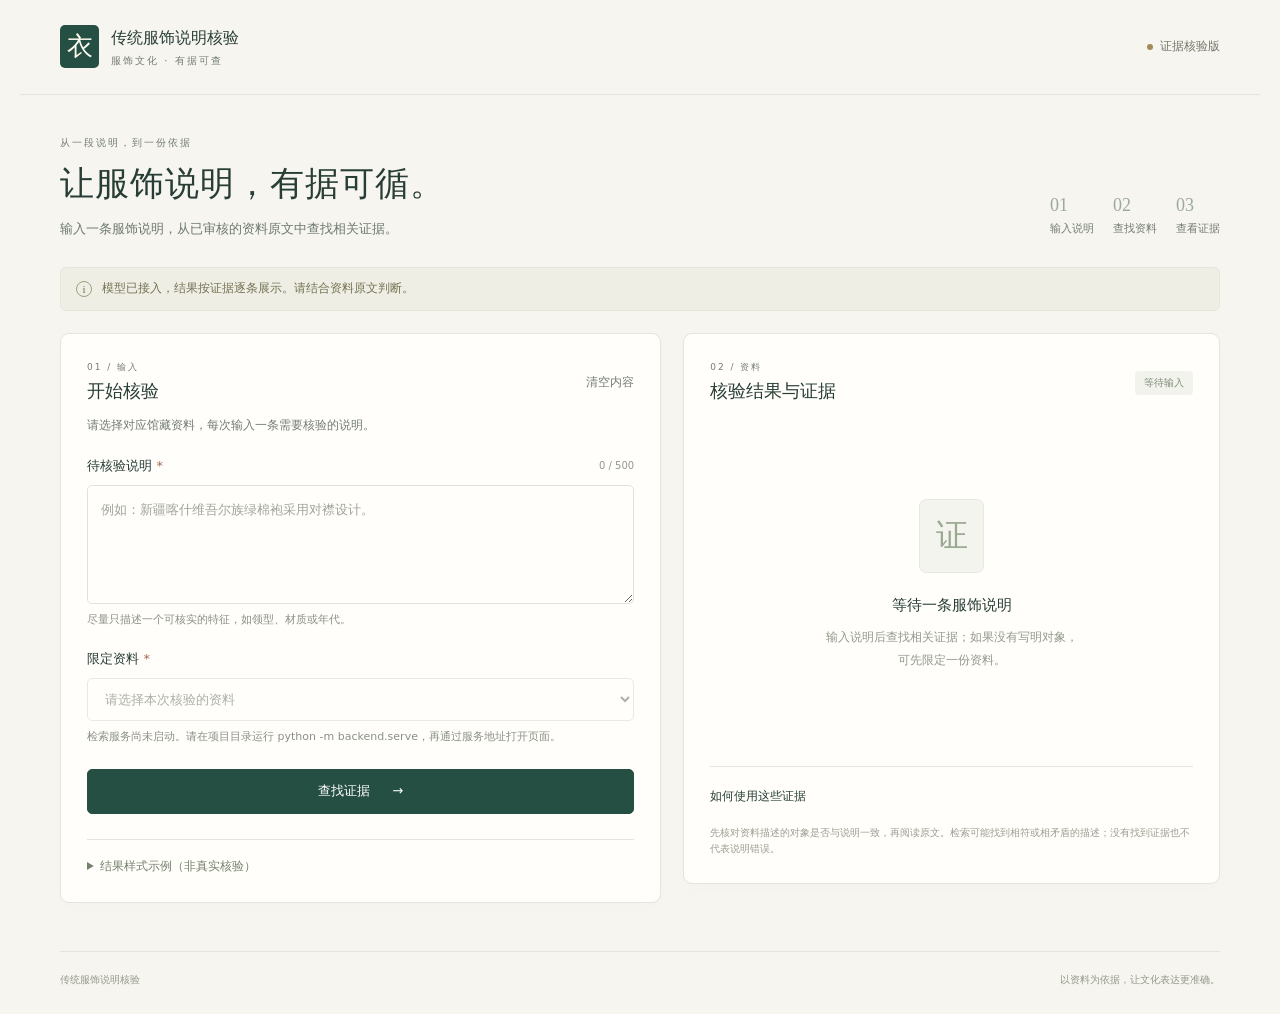
==== frontend/index.html @ a83b6642 "Add costume verification website and record integration progress Add SQLite source review, evidence " ====
<!doctype html>
<html lang="zh-CN">
  <head>
    <meta charset="UTF-8" />
    <meta name="viewport" content="width=device-width, initial-scale=1.0" />
    <meta name="description" content="输入传统服饰说明，从已审核资料中查找相关证据。" />
    <title>传统服饰说明核验</title>
    <link rel="stylesheet" href="./style.css" />
    <script src="./app.js" defer></script>
  </head>
  <body>
    <header class="site-header">
      <a class="brand" href="./index.html" aria-label="传统服饰说明核验首页">
        <span class="brand-mark" aria-hidden="true">衣</span>
        <span>传统服饰说明核验<small>服饰文化 · 有据可查</small></span>
      </a>
      <span class="version"><span class="status-dot"></span>证据核验版</span>
    </header>

    <main>
      <section class="intro" aria-labelledby="page-title">
        <div>
          <p class="eyebrow">从一段说明，到一份依据</p>
          <h1 id="page-title">让服饰说明，有据可循。</h1>
          <p class="intro-copy">输入一条服饰说明，从已审核的资料原文中查找相关证据。</p>
        </div>
        <ol class="steps" aria-label="核验流程">
          <li><span>01</span>输入说明</li>
          <li><span>02</span>查找资料</li>
          <li><span>03</span>查看证据</li>
        </ol>
      </section>

      <div class="notice"><span aria-hidden="true">i</span><p>模型已接入，结果按证据逐条展示。请结合资料原文判断。</p></div>

      <div class="workspace">
        <section class="panel input-panel" aria-labelledby="input-title">
          <div class="panel-heading">
            <div><p class="eyebrow">01 / 输入</p><h2 id="input-title">开始核验</h2></div>
            <button id="clear-button" class="text-button" type="button">清空内容</button>
          </div>
          <p class="panel-description">请选择对应馆藏资料，每次输入一条需要核验的说明。</p>

          <form id="verify-form">
            <div class="field">
              <div class="field-heading"><label for="claim">待核验说明 <span class="required">*</span></label><span id="claim-count" class="counter">0 / 500</span></div>
              <textarea id="claim" name="claim" rows="4" maxlength="500" required aria-describedby="claim-help" placeholder="例如：新疆喀什维吾尔族绿棉袍采用对襟设计。"></textarea>
              <p id="claim-help" class="field-help">尽量只描述一个可核实的特征，如领型、材质或年代。</p>
            </div>
            <div class="field source-field">
              <label for="source-select">
                限定资料 <span class="required">*</span>
              </label>
              <select id="source-select" name="source_id"
                      aria-describedby="source-help" required disabled>
                <option value="">请选择本次核验的资料</option>
              </select>
              <p id="source-help" class="field-help" role="status">正在读取可用资料…</p>
            </div>
            <div id="form-error" class="error-message" role="alert" hidden></div>
            <div class="form-actions">
              <button id="submit-button" class="primary-button" type="submit"><span>查找证据</span><span aria-hidden="true">→</span></button>
            </div>
          </form>

          <details class="demo-details">
            <summary>结果样式示例（非真实核验）</summary>
            <p class="field-help">以下是自拟文本和预先设定的结果，仅用于演示结果样式。</p>
            <div class="example-picker">
              <div class="example-buttons" role="group" aria-label="预览示例结果">
                <button type="button" data-example="supports" aria-pressed="false">同义表述</button>
                <button type="button" data-example="refutes" aria-pressed="false">描述冲突</button>
                <button type="button" data-example="insufficient" aria-pressed="false">缺少依据</button>
              </div>
            </div>
            <div id="demo-result" aria-live="polite"></div>
          </details>
        </section>

        <section class="panel result-panel" aria-labelledby="result-title" aria-busy="false">
          <div class="panel-heading">
            <div><p class="eyebrow">02 / 资料</p><h2 id="result-title">核验结果与证据</h2></div>
            <span id="result-state" class="quiet-badge">等待输入</span>
          </div>
          <div id="result-content" aria-live="polite" aria-atomic="true"></div>
          <div class="result-guide">
            <h3>如何使用这些证据</h3>
            <div class="guide-note">先核对资料描述的对象是否与说明一致，再阅读原文。检索可能找到相符或相矛盾的描述；没有找到证据也不代表说明错误。</div>
          </div>
        </section>
      </div>
    </main>
    <footer><span>传统服饰说明核验</span><span>以资料为依据，让文化表达更准确。</span></footer>
    <noscript><p class="noscript">请启用浏览器 JavaScript 以查找证据。</p></noscript>
  </body>
</html>
---- frontend/style.css ----
:root {
  font-family: "Microsoft YaHei", "PingFang SC", system-ui, sans-serif;
  color: #283d36;
  background: #f6f5f0;
  font-synthesis: none;
  line-height: 1.6;
  --green: #254f43;
  --muted: #747c74;
  --border: #e3e6dd;
}
* { box-sizing: border-box; }
body { margin: 0; }
button, input, textarea, select { font: inherit; }
button, a, input, textarea, select { -webkit-tap-highlight-color: transparent; }
button { cursor: pointer; }
button:disabled { cursor: not-allowed; opacity: .5; }
button, input, textarea, select { transition: border-color .15s, background-color .15s; }
button:focus-visible, a:focus-visible, summary:focus-visible { outline: 3px solid #a3baac; outline-offset: 4px; }
[hidden] { display: none !important; }
.site-header { max-width: 1240px; margin: auto; padding: 25px 40px; display: flex; align-items: center; justify-content: space-between; border-bottom: 1px solid var(--border); gap: 16px; }
.brand { display: flex; gap: 12px; align-items: center; font-size: 16px; font-weight: 600; color: inherit; text-decoration: none; }
.brand small { display: block; font-size: 10px; font-weight: 400; letter-spacing: 2px; color: var(--muted); margin-top: 2px; }
.brand-mark { display: grid; place-items: center; width: 39px; height: 43px; background: var(--green); color: #fffaf0; border-radius: 5px; font: 26px "SimSun", serif; }
.version { display: flex; gap: 7px; align-items: center; font-size: 12px; color: #747669; white-space: nowrap; }
.status-dot { width: 6px; height: 6px; background: #a28b57; border-radius: 50%; }
main { max-width: 1240px; padding: 40px 40px 48px; margin: auto; }
.intro { display: flex; align-items: end; justify-content: space-between; gap: 25px; margin-bottom: 28px; }
.eyebrow { font-size: 10px; letter-spacing: 2px; color: var(--muted); margin: 0 0 7px; }
h1 { font-family: "Songti SC", "SimSun", serif; font-weight: 600; font-size: clamp(26px, 3vw, 34px); line-height: 1.5; margin: 0 0 10px; letter-spacing: 1px; }
.intro-copy { margin: 0; font-size: 13px; color: #6d786f; }
.steps { display: flex; list-style: none; padding: 0 0 2px; margin: 0; gap: 19px; flex-shrink: 0; }
.steps li { font-size: 11px; color: var(--muted); }
.steps span { display: block; font: 18px Georgia, serif; color: #9caa9e; margin-bottom: 4px; }
.notice { display: flex; align-items: center; gap: 10px; background: #eeeee4; border: 1px solid #e5e6d9; border-radius: 6px; padding: 11px 15px; margin-bottom: 22px; font-size: 12px; color: #757254; }
.notice > span { flex-shrink: 0; border: 1px solid #a29d7b; border-radius: 50%; font: 11px Georgia, serif; width: 16px; height: 16px; display: grid; place-items: center; }
.notice p { margin: 0; }
.workspace { display: grid; grid-template-columns: 1.12fr 1fr; gap: 22px; align-items: start; }
.panel { background: #fffefa; border: 1px solid var(--border); border-radius: 9px; padding: 26px; box-shadow: 0 4px 16px #23352b03; min-width: 0; }
.panel-heading { display: flex; align-items: center; justify-content: space-between; gap: 12px; }
.panel-heading .eyebrow { margin-bottom: 3px; font-size: 9px; }
h2 { font-size: 18px; margin: 0; font-weight: 600; }
.text-button { border: 0; background: none; color: var(--muted); font-size: 12px; padding: 7px 0 7px 10px; }
.text-button:hover { color: var(--green); }
.panel-description { color: var(--muted); font-size: 12px; margin: 10px 0 21px; }
.example-picker { display: flex; align-items: center; gap: 12px; margin: 0 0 24px; flex-wrap: wrap; }
.small-label { font-size: 11px; color: var(--muted); }
.example-buttons { display: flex; gap: 7px; flex-wrap: wrap; }
.example-buttons button { background: #f5f6f0; border: 1px solid #e8eade; color: #657163; font-size: 11px; padding: 5px 10px; border-radius: 4px; }
.example-buttons button:hover, .example-buttons button[aria-pressed="true"] { color: var(--green); border-color: #a7bba8; background: #edf2e8; }
.field { margin-bottom: 20px; }
.field-heading { display: flex; align-items: center; justify-content: space-between; gap: 10px; margin-bottom: 8px; }
label { font-size: 13px; font-weight: 600; }
.required { color: #9a674c; font-weight: 400; }
.counter { font-size: 10px; color: #92988f; font-variant-numeric: tabular-nums; }
textarea, input, select { display: block; width: 100%; border: 1px solid #dfe4da; border-radius: 5px; color: #35453b; background: #fffefa; outline: none; font-size: 13px; padding: 12px 13px; line-height: 1.8; }
textarea { resize: vertical; min-height: 106px; }
textarea:focus, input:focus, select:focus { border-color: #718f79; box-shadow: 0 0 0 3px #718f7914; }
textarea::placeholder, input::placeholder { color: #a0a59b; }
.field-help { font-size: 11px; color: #8a9085; margin: 7px 0 0; }
.optional { color: #989d93; font-size: 10px; font-weight: 400; margin-left: 6px; }
.source-field label { display: block; margin-bottom: 8px; }
.source-field input { padding-top: 9px; padding-bottom: 9px; }
.form-actions { display: flex; gap: 10px; margin-top: 24px; }
.primary-button, .secondary-button { min-height: 44px; border-radius: 5px; font-size: 13px; padding: 11px 17px; }
.primary-button { background: var(--green); border: 1px solid var(--green); color: #fff; flex: 1; display: flex; align-items: center; justify-content: center; gap: 22px; }
.primary-button:hover:not(:disabled) { background: #183e33; }
.secondary-button { background: transparent; border: 1px solid #dfe4da; color: #667361; }
.secondary-button:hover:not(:disabled) { background: #f1f4ec; }
.action-help { text-align: center; margin-top: 10px; }
.quiet-badge { border-radius: 4px; background: #f1f3ec; color: #828d7b; padding: 4px 9px; font-size: 10px; white-space: nowrap; }
.empty-result { min-height: 360px; display: flex; flex-direction: column; align-items: center; justify-content: center; text-align: center; padding: 28px 14px; }
.empty-symbol { width: 65px; height: 74px; display: grid; place-items: center; background: #f2f4ed; border: 1px solid #e6eadf; border-radius: 7px; color: #9ba993; font: 32px "SimSun", serif; margin-bottom: 20px; }
.empty-result h3 { font-size: 15px; font-weight: 500; margin: 0 0 9px; }
.empty-result p { font-size: 12px; color: #93998c; max-width: 260px; margin: 0; line-height: 1.9; }
.result-guide { border-top: 1px solid var(--border); padding-top: 20px; }
.result-guide h3 { font-size: 12px; font-weight: 500; margin: 0 0 12px; }
.result-guide p { display: flex; align-items: center; gap: 9px; font-size: 11px; color: #8b9287; margin: 9px 0; }
.result-guide strong { color: #667361; font-weight: 400; min-width: 56px; }
.legend-dot { height: 6px; width: 6px; border-radius: 50%; flex-shrink: 0; }
.legend-dot.supports { background: #6e9474; }
.legend-dot.refutes { background: #b77d6b; }
.legend-dot.insufficient { background: #b7a267; }
.guide-note { font-size: 10px; color: #9b9e93; margin-top: 19px; }
.result-report { padding: 24px 0; }
.demo-notice { color: #9b7b48; font-size: 11px; padding: 9px 11px; background: #f8f2e6; border-radius: 4px; margin: 0 0 18px; }
.verdict { padding: 17px; border-radius: 6px; background: #eef4ed; border: 1px solid #dce7d9; }
.verdict.refutes { background: #f8efeb; border-color: #ebdad2; }
.verdict.insufficient { background: #f7f3e8; border-color: #e9e0c9; }
.verdict h3 { font-size: 22px; margin: 0 0 5px; color: #476f4e; }
.verdict.refutes h3 { color: #a36b59; }
.verdict.insufficient h3 { color: #97804b; }
.verdict p { font-size: 12px; color: #767e71; margin: 0; }
.result-section { margin: 22px 0 0; }
.result-section h4 { font-size: 11px; font-weight: 500; color: #8a9283; margin: 0 0 8px; }
.result-section p, .result-section blockquote { font-size: 13px; margin: 0; white-space: pre-wrap; overflow-wrap: anywhere; }
.result-section blockquote { background: #f7f7f1; border-left: 2px solid #bdcbb4; padding: 12px 14px; line-height: 1.9; }
.result-section .source-text { color: #8b9084; font-size: 11px; margin-top: 8px; }
.score-row { display: grid; grid-template-columns: 62px 1fr 45px; align-items: center; gap: 10px; font-size: 11px; margin-top: 9px; color: #778470; }
.score-row progress { width: 100%; height: 6px; accent-color: #678a6a; }
.score-row span:last-child { text-align: right; }
.model-note { color: #919789; font-size: 10px; margin: 14px 0 0; overflow-wrap: anywhere; }
.demo-details { border-top: 1px solid var(--border); margin-top: 25px; padding-top: 17px; }
.demo-details summary { cursor: pointer; color: #75816d; font-size: 12px; }
.demo-details .example-picker { margin: 15px 0; }
.result-section .demo-evidence-heading { margin-top: 14px; }
.retrieval-notice { font-size: 12px; color: #536f59; background: #eef4ed; border: 1px solid #dce7d9; border-radius: 5px; padding: 11px 13px; margin: 0; }
.search-summary { font-size: 15px; margin: 22px 0 8px; }
.search-message { color: #747e6e; font-size: 12px; overflow-wrap: anywhere; margin: 7px 0; }
.evidence-card { padding-top: 19px; border-top: 1px solid var(--border); }
.evidence-card h4 { color: #496448; font-size: 12px; overflow-wrap: anywhere; }
.evidence-card .evidence-attribute { font-size: 11px; color: #8b9084; margin-bottom: 9px; }
.source-text a { color: #496f59; text-underline-offset: 3px; }
.source-field select { text-overflow: ellipsis; }
.source-field select:disabled { color: #8a9085; }
.error-message { color: #a35b49; background: #fcf1eb; border: 1px solid #eed7cb; padding: 12px; border-radius: 5px; font-size: 12px; margin-top: 15px; overflow-wrap: anywhere; }
footer { max-width: 1160px; margin: 0 auto; padding: 20px 0 26px; border-top: 1px solid var(--border); display: flex; justify-content: space-between; gap: 12px; font-size: 10px; color: #93998a; }
.noscript { padding: 20px; text-align: center; color: #a35b49; }
@media (max-width: 900px) {
  .intro { align-items: start; }
  .steps { display: none; }
  .site-header { padding: 20px 24px; }
  main { padding: 30px 24px; }
  .panel { padding: 22px; }
  .workspace { gap: 16px; }
  footer { margin: 0 24px; }
}
@media (max-width: 700px) {
  .workspace { grid-template-columns: 1fr; }
  .site-header { padding: 18px 18px; }
  .brand { font-size: 14px; gap: 9px; }
  .brand small { font-size: 9px; }
  .brand-mark { width: 33px; height: 37px; font-size: 22px; }
  .version { font-size: 10px; }
  main { padding: 26px 16px; }
  h1 { font-size: 26px; }
  .intro-copy { font-size: 12px; }
  .notice { font-size: 11px; align-items: start; }
  .notice > span { margin-top: 2px; }
  .panel { padding: 21px 18px; }
  .empty-result { min-height: 250px; }
  footer { margin: 0 16px; flex-direction: column; gap: 5px; }
}
@media (prefers-reduced-motion: reduce) {
  * { transition: none !important; scroll-behavior: auto !important; }
}
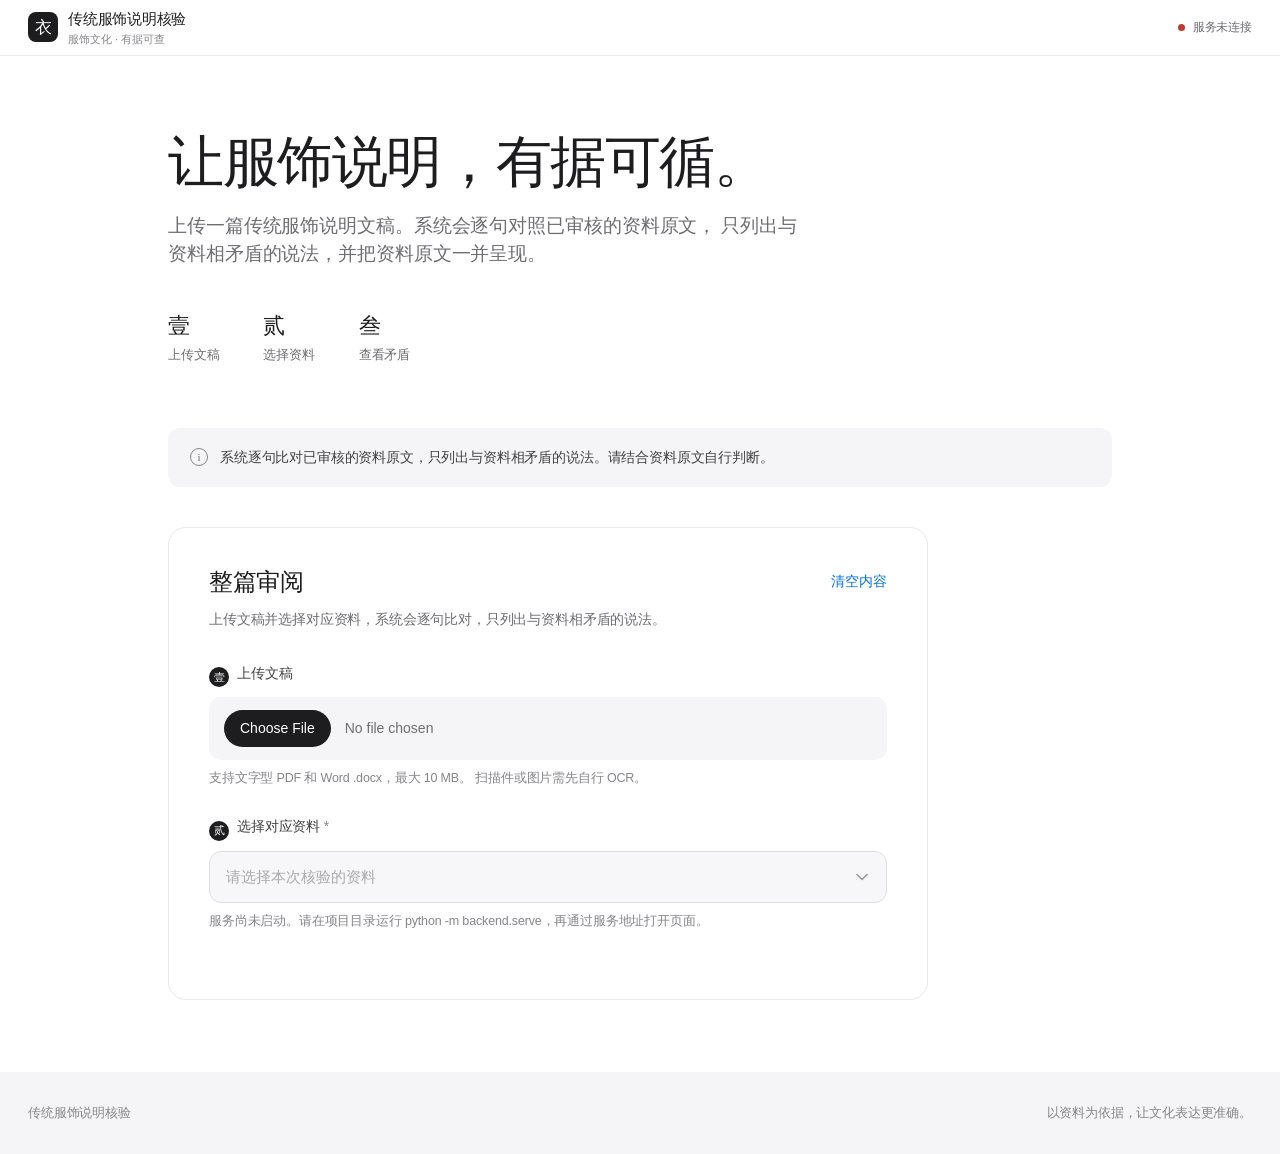
==== commit b156836c: "精简前端为单一整篇审阅流程 页面只保留「上传文稿 → 选择对应资料 → 逐句比对」一条路径：移除单句 核验入口、演示结果区，以及从未有内容写入的独立结果面板。首屏不再出现 大面积空白，步骤文案与主按钮" ====
--- a/frontend/index.html
+++ b/frontend/index.html
@@ -1,96 +1,138 @@
 <!doctype html>
 <html lang="zh-CN">
-  <head>
-    <meta charset="UTF-8" />
-    <meta name="viewport" content="width=device-width, initial-scale=1.0" />
-    <meta name="description" content="输入传统服饰说明，从已审核资料中查找相关证据。" />
+<head>
+    <meta charset="UTF-8"/>
+    <meta name="viewport" content="width=device-width, initial-scale=1.0"/>
+    <meta name="description" content="上传传统服饰说明文稿，逐句对照已审核资料，找出与资料相矛盾的说法。"/>
     <title>传统服饰说明核验</title>
-    <link rel="stylesheet" href="./style.css" />
+    <link rel="stylesheet" href="./style.css"/>
     <script src="./app.js" defer></script>
-  </head>
-  <body>
-    <header class="site-header">
-      <a class="brand" href="./index.html" aria-label="传统服饰说明核验首页">
+</head>
+<body>
+<a class="skip-link" href="#input-title">跳到上传区</a>
+
+<header class="site-header">
+    <a class="brand" href="./index.html" aria-label="传统服饰说明核验首页">
         <span class="brand-mark" aria-hidden="true">衣</span>
         <span>传统服饰说明核验<small>服饰文化 · 有据可查</small></span>
-      </a>
-      <span class="version"><span class="status-dot"></span>证据核验版</span>
-    </header>
+    </a>
+    <span class="header-readout">
+        <span id="service-dot" class="status-dot" aria-hidden="true"></span>
+        <span id="service-text">正在连接资料库…</span>
+    </span>
+</header>
 
-    <main>
-      <section class="intro" aria-labelledby="page-title">
+<main>
+    <section class="intro" aria-labelledby="page-title">
         <div>
-          <p class="eyebrow">从一段说明，到一份依据</p>
-          <h1 id="page-title">让服饰说明，有据可循。</h1>
-          <p class="intro-copy">输入一条服饰说明，从已审核的资料原文中查找相关证据。</p>
+            <h1 id="page-title">让服饰说明，有据可循。</h1>
+            <p class="intro-copy">
+                上传一篇传统服饰说明文稿。系统会逐句对照已审核的资料原文，
+                只列出与资料相矛盾的说法，并把资料原文一并呈现。
+            </p>
         </div>
         <ol class="steps" aria-label="核验流程">
-          <li><span>01</span>输入说明</li>
-          <li><span>02</span>查找资料</li>
-          <li><span>03</span>查看证据</li>
+            <li><span>壹</span>上传文稿</li>
+            <li><span>贰</span>选择资料</li>
+            <li><span>叁</span>查看矛盾</li>
         </ol>
-      </section>
+    </section>
 
-      <div class="notice"><span aria-hidden="true">i</span><p>模型已接入，结果按证据逐条展示。请结合资料原文判断。</p></div>
+    <div class="notice">
+        <span aria-hidden="true">i</span>
+        <p>系统逐句比对已审核的资料原文，只列出与资料相矛盾的说法。请结合资料原文自行判断。</p>
+    </div>
 
-      <div class="workspace">
-        <section class="panel input-panel" aria-labelledby="input-title">
-          <div class="panel-heading">
-            <div><p class="eyebrow">01 / 输入</p><h2 id="input-title">开始核验</h2></div>
-            <button id="clear-button" class="text-button" type="button">清空内容</button>
-          </div>
-          <p class="panel-description">请选择对应馆藏资料，每次输入一条需要核验的说明。</p>
+    <div class="workspace">
+        <section class="panel" aria-labelledby="input-title">
+            <div class="panel-heading">
+                <h2 id="input-title">整篇审阅</h2>
+                <button id="clear-button" class="text-button" type="button">清空内容</button>
+            </div>
+            <p class="panel-description">
+                上传文稿并选择对应资料，系统会逐句比对，只列出与资料相矛盾的说法。
+            </p>
 
-          <form id="verify-form">
             <div class="field">
-              <div class="field-heading"><label for="claim">待核验说明 <span class="required">*</span></label><span id="claim-count" class="counter">0 / 500</span></div>
-              <textarea id="claim" name="claim" rows="4" maxlength="500" required aria-describedby="claim-help" placeholder="例如：新疆喀什维吾尔族绿棉袍采用对襟设计。"></textarea>
-              <p id="claim-help" class="field-help">尽量只描述一个可核实的特征，如领型、材质或年代。</p>
+                <div class="field-heading">
+                    <label for="document-file">
+                        <span class="step-num" aria-hidden="true">壹</span>上传文稿
+                    </label>
+                </div>
+
+                <input
+                        id="document-file"
+                        type="file"
+                        accept=".pdf,.docx"
+                        aria-describedby="document-help document-status"
+                />
+
+                <p id="document-help" class="field-help">
+                    支持文字型 PDF 和 Word .docx，最大 10 MB。
+                    扫描件或图片需先自行 OCR。
+                </p>
+
+                <p id="document-status" class="field-help" role="status"></p>
             </div>
+
             <div class="field source-field">
-              <label for="source-select">
-                限定资料 <span class="required">*</span>
-              </label>
-              <select id="source-select" name="source_id"
-                      aria-describedby="source-help" required disabled>
-                <option value="">请选择本次核验的资料</option>
-              </select>
-              <p id="source-help" class="field-help" role="status">正在读取可用资料…</p>
+                <label for="source-select">
+                    <span class="step-num" aria-hidden="true">贰</span>选择对应资料
+                    <span class="required">*</span>
+                </label>
+                <select id="source-select" name="source_id" aria-describedby="source-help" disabled>
+                    <option value="">请选择本次核验的资料</option>
+                </select>
+                <p id="source-help" class="field-help" role="status">正在读取可用资料…</p>
             </div>
-            <div id="form-error" class="error-message" role="alert" hidden></div>
-            <div class="form-actions">
-              <button id="submit-button" class="primary-button" type="submit"><span>查找证据</span><span aria-hidden="true">→</span></button>
+
+            <div id="document-preview-box" hidden>
+                <div class="field-heading">
+                    <label for="document-preview">提取文字</label>
+                    <span id="document-count" class="counter"></span>
+                </div>
+
+                <textarea
+                        id="document-preview"
+                        rows="10"
+                        readonly
+                        aria-describedby="document-preview-help"
+                ></textarea>
+
+                <p id="document-preview-help" class="field-help">
+                    审阅会逐句比对：句子提到服饰名称时，自动匹配对应的资料；
+                    没有提到名称的句子，使用上方选定的资料。
+                </p>
+
+                <div class="form-actions">
+                    <button
+                            id="review-document"
+                            class="primary-button"
+                            type="button"
+                    >
+                        <span id="review-button-label">整篇审阅</span>
+                    </button>
+                </div>
+
+                <div id="review-progress" class="progress-track" hidden><i></i></div>
+
+                <div id="review-result-box" hidden>
+                    <div class="field-heading">
+                        <label>审阅结果</label>
+                        <span id="review-badge" class="counter"></span>
+                    </div>
+                    <p id="review-status" class="field-help" role="status"></p>
+                    <div id="review-result"></div>
+                </div>
             </div>
-          </form>
+        </section>
+    </div>
+</main>
 
-          <details class="demo-details">
-            <summary>结果样式示例（非真实核验）</summary>
-            <p class="field-help">以下是自拟文本和预先设定的结果，仅用于演示结果样式。</p>
-            <div class="example-picker">
-              <div class="example-buttons" role="group" aria-label="预览示例结果">
-                <button type="button" data-example="supports" aria-pressed="false">同义表述</button>
-                <button type="button" data-example="refutes" aria-pressed="false">描述冲突</button>
-                <button type="button" data-example="insufficient" aria-pressed="false">缺少依据</button>
-              </div>
-            </div>
-            <div id="demo-result" aria-live="polite"></div>
-          </details>
-        </section>
-
-        <section class="panel result-panel" aria-labelledby="result-title" aria-busy="false">
-          <div class="panel-heading">
-            <div><p class="eyebrow">02 / 资料</p><h2 id="result-title">核验结果与证据</h2></div>
-            <span id="result-state" class="quiet-badge">等待输入</span>
-          </div>
-          <div id="result-content" aria-live="polite" aria-atomic="true"></div>
-          <div class="result-guide">
-            <h3>如何使用这些证据</h3>
-            <div class="guide-note">先核对资料描述的对象是否与说明一致，再阅读原文。检索可能找到相符或相矛盾的描述；没有找到证据也不代表说明错误。</div>
-          </div>
-        </section>
-      </div>
-    </main>
-    <footer><span>传统服饰说明核验</span><span>以资料为依据，让文化表达更准确。</span></footer>
-    <noscript><p class="noscript">请启用浏览器 JavaScript 以查找证据。</p></noscript>
-  </body>
+<footer>
+    <span>传统服饰说明核验</span>
+    <span>以资料为依据，让文化表达更准确。</span>
+</footer>
+<noscript><p class="noscript">请启用浏览器 JavaScript 以使用整篇审阅。</p></noscript>
+</body>
 </html>
--- a/frontend/style.css
+++ b/frontend/style.css
@@ -1,145 +1,594 @@
+/* 传统服饰说明核验 —— 极简视觉系统
+   参考 Apple 官网的语言：大量留白、系统字体、去边框的柔和卡片、
+   单一强调色，交互反馈短促而克制。 */
+
 :root {
-  font-family: "Microsoft YaHei", "PingFang SC", system-ui, sans-serif;
-  color: #283d36;
-  background: #f6f5f0;
+  /* 中性色阶：白 -> 浅灰 -> 深墨 */
+  --bg: #ffffff;
+  --bg-alt: #f5f5f7;
+  --ink: #1d1d1f;
+  --ink-2: #424245;
+  --ink-3: #6e6e73;
+  --ink-4: #86868b;
+  --rule: #d2d2d7;
+  --rule-soft: #e8e8ed;
+
+  /* 强调色只用一个 */
+  --blue: #0071e3;
+  --blue-dark: #0062c4;
+
+  /* 语义色，用于结论，不作装饰 */
+  --good: #1d8a4e;
+  --bad: #c0392b;
+  --warn: #9a7b2f;
+
+  --radius: 18px;
+  --radius-sm: 12px;
+
+  --sans: -apple-system, BlinkMacSystemFont, "SF Pro SC", "SF Pro Text",
+          "PingFang SC", "Helvetica Neue", "Microsoft YaHei", sans-serif;
+  /* 标题与正文同族，靠字重和字号拉开层级 */
+  --serif: "Songti SC", "Times New Roman", serif;
+
+  color: var(--ink);
+  background: var(--bg);
+  font-family: var(--sans);
   font-synthesis: none;
-  line-height: 1.6;
-  --green: #254f43;
-  --muted: #747c74;
-  --border: #e3e6dd;
-}
+  line-height: 1.47;
+  letter-spacing: -0.01em;
+  -webkit-font-smoothing: antialiased;
+  -moz-osx-font-smoothing: grayscale;
+}
+
 * { box-sizing: border-box; }
-body { margin: 0; }
-button, input, textarea, select { font: inherit; }
+
+body { margin: 0; background: var(--bg); }
+
+button, input, textarea, select { font: inherit; color: inherit; }
 button, a, input, textarea, select { -webkit-tap-highlight-color: transparent; }
 button { cursor: pointer; }
-button:disabled { cursor: not-allowed; opacity: .5; }
-button, input, textarea, select { transition: border-color .15s, background-color .15s; }
-button:focus-visible, a:focus-visible, summary:focus-visible { outline: 3px solid #a3baac; outline-offset: 4px; }
+button:disabled { cursor: not-allowed; opacity: .38; }
 [hidden] { display: none !important; }
-.site-header { max-width: 1240px; margin: auto; padding: 25px 40px; display: flex; align-items: center; justify-content: space-between; border-bottom: 1px solid var(--border); gap: 16px; }
-.brand { display: flex; gap: 12px; align-items: center; font-size: 16px; font-weight: 600; color: inherit; text-decoration: none; }
-.brand small { display: block; font-size: 10px; font-weight: 400; letter-spacing: 2px; color: var(--muted); margin-top: 2px; }
-.brand-mark { display: grid; place-items: center; width: 39px; height: 43px; background: var(--green); color: #fffaf0; border-radius: 5px; font: 26px "SimSun", serif; }
-.version { display: flex; gap: 7px; align-items: center; font-size: 12px; color: #747669; white-space: nowrap; }
-.status-dot { width: 6px; height: 6px; background: #a28b57; border-radius: 50%; }
-main { max-width: 1240px; padding: 40px 40px 48px; margin: auto; }
-.intro { display: flex; align-items: end; justify-content: space-between; gap: 25px; margin-bottom: 28px; }
-.eyebrow { font-size: 10px; letter-spacing: 2px; color: var(--muted); margin: 0 0 7px; }
-h1 { font-family: "Songti SC", "SimSun", serif; font-weight: 600; font-size: clamp(26px, 3vw, 34px); line-height: 1.5; margin: 0 0 10px; letter-spacing: 1px; }
-.intro-copy { margin: 0; font-size: 13px; color: #6d786f; }
-.steps { display: flex; list-style: none; padding: 0 0 2px; margin: 0; gap: 19px; flex-shrink: 0; }
-.steps li { font-size: 11px; color: var(--muted); }
-.steps span { display: block; font: 18px Georgia, serif; color: #9caa9e; margin-bottom: 4px; }
-.notice { display: flex; align-items: center; gap: 10px; background: #eeeee4; border: 1px solid #e5e6d9; border-radius: 6px; padding: 11px 15px; margin-bottom: 22px; font-size: 12px; color: #757254; }
-.notice > span { flex-shrink: 0; border: 1px solid #a29d7b; border-radius: 50%; font: 11px Georgia, serif; width: 16px; height: 16px; display: grid; place-items: center; }
+
+button, input, textarea, select, a {
+  transition: background-color .22s ease, color .22s ease,
+              border-color .22s ease, box-shadow .22s ease, opacity .22s ease;
+}
+
+:focus-visible {
+  outline: 3px solid var(--blue);
+  outline-offset: 3px;
+  border-radius: 6px;
+}
+
+.skip-link {
+  position: absolute;
+  left: -9999px;
+  top: 0;
+  background: var(--blue);
+  color: #fff;
+  padding: 12px 20px;
+  z-index: 50;
+  font-size: 14px;
+  border-radius: 0 0 10px 0;
+  text-decoration: none;
+}
+.skip-link:focus { left: 12px; top: 12px; }
+
+/* ---------- 页头：半透明毛玻璃 ---------- */
+.site-header {
+  position: sticky;
+  top: 0;
+  z-index: 20;
+  backdrop-filter: saturate(180%) blur(20px);
+  -webkit-backdrop-filter: saturate(180%) blur(20px);
+  background: #fffffff2;
+  border-bottom: 1px solid var(--rule-soft);
+}
+
+.site-header > * { max-width: 1000px; }
+.site-header {
+  display: flex;
+  align-items: center;
+  justify-content: space-between;
+  gap: 20px;
+  padding: 0 28px;
+  height: 56px;
+  margin: 0 auto;
+}
+
+.brand {
+  display: flex;
+  gap: 10px;
+  align-items: center;
+  font-size: 15px;
+  font-weight: 600;
+  color: inherit;
+  text-decoration: none;
+  letter-spacing: -0.015em;
+}
+
+.brand-mark {
+  display: grid;
+  place-items: center;
+  width: 30px;
+  height: 30px;
+  background: var(--ink);
+  color: #fff;
+  border-radius: 8px;
+  font: 17px/1 var(--serif);
+}
+
+.brand small {
+  display: block;
+  font-size: 11px;
+  font-weight: 400;
+  letter-spacing: 0;
+  color: var(--ink-4);
+  margin-top: 1px;
+}
+
+.header-readout {
+  display: flex;
+  align-items: center;
+  gap: 8px;
+  font-size: 12px;
+  color: var(--ink-3);
+  white-space: nowrap;
+}
+
+.status-dot {
+  width: 7px;
+  height: 7px;
+  border-radius: 50%;
+  background: var(--ink-4);
+  transition: background-color .3s ease;
+}
+.status-dot.ready { background: var(--good); }
+.status-dot.offline { background: var(--bad); }
+
+/* ---------- 主区 ---------- */
+main {
+  max-width: 1000px;
+  margin: 0 auto;
+  padding: 0 28px 72px;
+}
+
+/* 首屏：大字标题，左对齐 */
+.intro {
+  padding: 76px 0 64px;
+  display: block;
+}
+
+h1 {
+  font-family: var(--sans);
+  font-weight: 600;
+  font-size: clamp(34px, 6vw, 56px);
+  line-height: 1.07;
+  letter-spacing: -0.025em;
+  margin: 0 0 20px;
+  color: var(--ink);
+}
+
+.intro-copy {
+  margin: 0;
+  font-size: clamp(16px, 2vw, 19px);
+  line-height: 1.5;
+  color: var(--ink-3);
+  max-width: 34em;
+  letter-spacing: -0.005em;
+}
+
+/* 步骤：横排，手机隐藏 */
+.steps {
+  display: flex;
+  list-style: none;
+  padding: 0;
+  margin: 44px 0 0;
+  gap: 44px;
+}
+.steps li { font-size: 13px; color: var(--ink-3); }
+.steps span {
+  display: block;
+  font: 600 22px/1.2 var(--sans);
+  color: var(--ink);
+  margin-bottom: 6px;
+  letter-spacing: -0.02em;
+}
+
+/* ---------- 说明栏 ---------- */
+.notice {
+  display: flex;
+  align-items: flex-start;
+  gap: 12px;
+  background: var(--bg-alt);
+  border-radius: var(--radius-sm);
+  padding: 18px 22px;
+  margin: 0 0 40px;
+  font-size: 14px;
+  color: var(--ink-2);
+  line-height: 1.6;
+}
+.notice > span {
+  flex-shrink: 0;
+  border: 1.5px solid var(--ink-4);
+  border-radius: 50%;
+  font: 11px/1 var(--serif);
+  width: 18px;
+  height: 18px;
+  display: grid;
+  place-items: center;
+  margin-top: 2px;
+  color: var(--ink-3);
+}
 .notice p { margin: 0; }
-.workspace { display: grid; grid-template-columns: 1.12fr 1fr; gap: 22px; align-items: start; }
-.panel { background: #fffefa; border: 1px solid var(--border); border-radius: 9px; padding: 26px; box-shadow: 0 4px 16px #23352b03; min-width: 0; }
-.panel-heading { display: flex; align-items: center; justify-content: space-between; gap: 12px; }
-.panel-heading .eyebrow { margin-bottom: 3px; font-size: 9px; }
-h2 { font-size: 18px; margin: 0; font-weight: 600; }
-.text-button { border: 0; background: none; color: var(--muted); font-size: 12px; padding: 7px 0 7px 10px; }
-.text-button:hover { color: var(--green); }
-.panel-description { color: var(--muted); font-size: 12px; margin: 10px 0 21px; }
-.example-picker { display: flex; align-items: center; gap: 12px; margin: 0 0 24px; flex-wrap: wrap; }
-.small-label { font-size: 11px; color: var(--muted); }
-.example-buttons { display: flex; gap: 7px; flex-wrap: wrap; }
-.example-buttons button { background: #f5f6f0; border: 1px solid #e8eade; color: #657163; font-size: 11px; padding: 5px 10px; border-radius: 4px; }
-.example-buttons button:hover, .example-buttons button[aria-pressed="true"] { color: var(--green); border-color: #a7bba8; background: #edf2e8; }
-.field { margin-bottom: 20px; }
-.field-heading { display: flex; align-items: center; justify-content: space-between; gap: 10px; margin-bottom: 8px; }
-label { font-size: 13px; font-weight: 600; }
-.required { color: #9a674c; font-weight: 400; }
-.counter { font-size: 10px; color: #92988f; font-variant-numeric: tabular-nums; }
-textarea, input, select { display: block; width: 100%; border: 1px solid #dfe4da; border-radius: 5px; color: #35453b; background: #fffefa; outline: none; font-size: 13px; padding: 12px 13px; line-height: 1.8; }
-textarea { resize: vertical; min-height: 106px; }
-textarea:focus, input:focus, select:focus { border-color: #718f79; box-shadow: 0 0 0 3px #718f7914; }
-textarea::placeholder, input::placeholder { color: #a0a59b; }
-.field-help { font-size: 11px; color: #8a9085; margin: 7px 0 0; }
-.optional { color: #989d93; font-size: 10px; font-weight: 400; margin-left: 6px; }
-.source-field label { display: block; margin-bottom: 8px; }
-.source-field input { padding-top: 9px; padding-bottom: 9px; }
-.form-actions { display: flex; gap: 10px; margin-top: 24px; }
-.primary-button, .secondary-button { min-height: 44px; border-radius: 5px; font-size: 13px; padding: 11px 17px; }
-.primary-button { background: var(--green); border: 1px solid var(--green); color: #fff; flex: 1; display: flex; align-items: center; justify-content: center; gap: 22px; }
-.primary-button:hover:not(:disabled) { background: #183e33; }
-.secondary-button { background: transparent; border: 1px solid #dfe4da; color: #667361; }
-.secondary-button:hover:not(:disabled) { background: #f1f4ec; }
-.action-help { text-align: center; margin-top: 10px; }
-.quiet-badge { border-radius: 4px; background: #f1f3ec; color: #828d7b; padding: 4px 9px; font-size: 10px; white-space: nowrap; }
-.empty-result { min-height: 360px; display: flex; flex-direction: column; align-items: center; justify-content: center; text-align: center; padding: 28px 14px; }
-.empty-symbol { width: 65px; height: 74px; display: grid; place-items: center; background: #f2f4ed; border: 1px solid #e6eadf; border-radius: 7px; color: #9ba993; font: 32px "SimSun", serif; margin-bottom: 20px; }
-.empty-result h3 { font-size: 15px; font-weight: 500; margin: 0 0 9px; }
-.empty-result p { font-size: 12px; color: #93998c; max-width: 260px; margin: 0; line-height: 1.9; }
-.result-guide { border-top: 1px solid var(--border); padding-top: 20px; }
-.result-guide h3 { font-size: 12px; font-weight: 500; margin: 0 0 12px; }
-.result-guide p { display: flex; align-items: center; gap: 9px; font-size: 11px; color: #8b9287; margin: 9px 0; }
-.result-guide strong { color: #667361; font-weight: 400; min-width: 56px; }
-.legend-dot { height: 6px; width: 6px; border-radius: 50%; flex-shrink: 0; }
-.legend-dot.supports { background: #6e9474; }
-.legend-dot.refutes { background: #b77d6b; }
-.legend-dot.insufficient { background: #b7a267; }
-.guide-note { font-size: 10px; color: #9b9e93; margin-top: 19px; }
-.result-report { padding: 24px 0; }
-.demo-notice { color: #9b7b48; font-size: 11px; padding: 9px 11px; background: #f8f2e6; border-radius: 4px; margin: 0 0 18px; }
-.verdict { padding: 17px; border-radius: 6px; background: #eef4ed; border: 1px solid #dce7d9; }
-.verdict.refutes { background: #f8efeb; border-color: #ebdad2; }
-.verdict.insufficient { background: #f7f3e8; border-color: #e9e0c9; }
-.verdict h3 { font-size: 22px; margin: 0 0 5px; color: #476f4e; }
-.verdict.refutes h3 { color: #a36b59; }
-.verdict.insufficient h3 { color: #97804b; }
-.verdict p { font-size: 12px; color: #767e71; margin: 0; }
-.result-section { margin: 22px 0 0; }
-.result-section h4 { font-size: 11px; font-weight: 500; color: #8a9283; margin: 0 0 8px; }
-.result-section p, .result-section blockquote { font-size: 13px; margin: 0; white-space: pre-wrap; overflow-wrap: anywhere; }
-.result-section blockquote { background: #f7f7f1; border-left: 2px solid #bdcbb4; padding: 12px 14px; line-height: 1.9; }
-.result-section .source-text { color: #8b9084; font-size: 11px; margin-top: 8px; }
-.score-row { display: grid; grid-template-columns: 62px 1fr 45px; align-items: center; gap: 10px; font-size: 11px; margin-top: 9px; color: #778470; }
-.score-row progress { width: 100%; height: 6px; accent-color: #678a6a; }
-.score-row span:last-child { text-align: right; }
-.model-note { color: #919789; font-size: 10px; margin: 14px 0 0; overflow-wrap: anywhere; }
-.demo-details { border-top: 1px solid var(--border); margin-top: 25px; padding-top: 17px; }
-.demo-details summary { cursor: pointer; color: #75816d; font-size: 12px; }
-.demo-details .example-picker { margin: 15px 0; }
-.result-section .demo-evidence-heading { margin-top: 14px; }
-.retrieval-notice { font-size: 12px; color: #536f59; background: #eef4ed; border: 1px solid #dce7d9; border-radius: 5px; padding: 11px 13px; margin: 0; }
-.search-summary { font-size: 15px; margin: 22px 0 8px; }
-.search-message { color: #747e6e; font-size: 12px; overflow-wrap: anywhere; margin: 7px 0; }
-.evidence-card { padding-top: 19px; border-top: 1px solid var(--border); }
-.evidence-card h4 { color: #496448; font-size: 12px; overflow-wrap: anywhere; }
-.evidence-card .evidence-attribute { font-size: 11px; color: #8b9084; margin-bottom: 9px; }
-.source-text a { color: #496f59; text-underline-offset: 3px; }
-.source-field select { text-overflow: ellipsis; }
-.source-field select:disabled { color: #8a9085; }
-.error-message { color: #a35b49; background: #fcf1eb; border: 1px solid #eed7cb; padding: 12px; border-radius: 5px; font-size: 12px; margin-top: 15px; overflow-wrap: anywhere; }
-footer { max-width: 1160px; margin: 0 auto; padding: 20px 0 26px; border-top: 1px solid var(--border); display: flex; justify-content: space-between; gap: 12px; font-size: 10px; color: #93998a; }
-.noscript { padding: 20px; text-align: center; color: #a35b49; }
-@media (max-width: 900px) {
-  .intro { align-items: start; }
+
+/* ---------- 工作区 ---------- */
+.workspace {
+  display: grid;
+  grid-template-columns: 1fr;
+  gap: 24px;
+  max-width: 760px;
+}
+
+.panel {
+  background: var(--bg);
+  border: 1px solid var(--rule-soft);
+  border-radius: var(--radius);
+  padding: 36px 40px 40px;
+  min-width: 0;
+}
+
+.panel-heading {
+  display: flex;
+  align-items: center;
+  justify-content: space-between;
+  gap: 16px;
+  margin-bottom: 10px;
+}
+
+h2 {
+  font-size: 24px;
+  font-weight: 600;
+  letter-spacing: -0.02em;
+  margin: 0;
+  color: var(--ink);
+}
+
+.text-button {
+  border: 0;
+  background: none;
+  color: var(--blue);
+  font-size: 14px;
+  padding: 6px 0;
+}
+.text-button:hover { color: var(--blue-dark); text-decoration: underline; }
+
+.panel-description {
+  color: var(--ink-3);
+  font-size: 14px;
+  margin: 0 0 32px;
+  max-width: 46em;
+  line-height: 1.55;
+}
+
+/* ---------- 表单 ---------- */
+.field { margin-bottom: 28px; }
+
+.field-heading {
+  display: flex;
+  align-items: baseline;
+  justify-content: space-between;
+  gap: 12px;
+  margin-bottom: 10px;
+}
+
+label { font-size: 14px; font-weight: 500; color: var(--ink-2); }
+.required { color: var(--ink-4); font-weight: 400; }
+.optional { color: var(--ink-4); font-size: 13px; font-weight: 400; margin-left: 6px; }
+
+.counter {
+  font-size: 13px;
+  color: var(--ink-4);
+  font-variant-numeric: tabular-nums;
+}
+.counter.warn { color: var(--warn); }
+
+textarea, input, select {
+  display: block;
+  width: 100%;
+  border: 1px solid var(--rule);
+  border-radius: var(--radius-sm);
+  color: var(--ink);
+  background: var(--bg);
+  outline: none;
+  font-size: 15px;
+  padding: 13px 16px;
+  line-height: 1.6;
+}
+
+textarea { resize: vertical; min-height: 116px; }
+
+textarea:hover, input:hover, select:hover { border-color: var(--ink-4); }
+
+textarea:focus, input:focus, select:focus {
+  border-color: var(--blue);
+  box-shadow: 0 0 0 4px #0071e31f;
+}
+
+textarea::placeholder, input::placeholder { color: #a1a1a6; }
+
+input[type="file"] {
+  padding: 12px 14px;
+  font-size: 14px;
+  color: var(--ink-3);
+  cursor: pointer;
+  background: var(--bg-alt);
+  border-color: transparent;
+}
+input[type="file"]:hover { background: #ededf0; }
+input[type="file"]::file-selector-button {
+  font: inherit;
+  font-size: 14px;
+  font-weight: 500;
+  margin-right: 14px;
+  padding: 7px 16px;
+  border: 0;
+  background: var(--ink);
+  color: #fff;
+  border-radius: 980px;
+  cursor: pointer;
+  transition: background-color .22s ease;
+}
+input[type="file"]::file-selector-button:hover { background: #000; }
+
+.field-help {
+  font-size: 12.5px;
+  color: var(--ink-4);
+  margin: 9px 0 0;
+  line-height: 1.55;
+}
+
+.source-field label { display: block; margin-bottom: 10px; }
+
+.source-field select {
+  appearance: none;
+  padding-right: 44px;
+  background-image: url("data:image/svg+xml;charset=utf-8,%3Csvg xmlns='http://www.w3.org/2000/svg' width='12' height='8'%3E%3Cpath d='M1 1.5 6 6.5l5-5' fill='none' stroke='%236e6e73' stroke-width='1.6' stroke-linecap='round' stroke-linejoin='round'/%3E%3C/svg%3E");
+  background-repeat: no-repeat;
+  background-position: right 18px center;
+  text-overflow: ellipsis;
+}
+.source-field select:disabled { color: var(--ink-4); background-color: var(--bg-alt); }
+
+/* ---------- 按钮：苹果式胶囊 ---------- */
+.form-actions {
+  display: flex;
+  gap: 12px;
+  margin-top: 30px;
+  flex-wrap: wrap;
+}
+
+.primary-button {
+  background: var(--blue);
+  border: 1px solid var(--blue);
+  color: #fff;
+  flex: 1;
+  display: inline-flex;
+  align-items: center;
+  justify-content: center;
+  gap: 8px;
+  position: relative;
+  overflow: hidden;
+}
+.primary-button:hover:not(:disabled) { background: var(--blue-dark); border-color: var(--blue-dark); }
+.primary-button:active:not(:disabled) { transform: scale(.985); }
+
+/* 忙碌时按钮内的光带 */
+.primary-button.busy::after {
+  content: "";
+  position: absolute;
+  inset: 0;
+  background: linear-gradient(100deg, transparent 25%, #ffffff2e 50%, transparent 75%);
+  animation: sweep 1.4s linear infinite;
+}
+@keyframes sweep {
+  from { transform: translateX(-100%); }
+  to { transform: translateX(100%); }
+}
+
+/* 步骤圈号：与首屏「壹贰叁」呼应 */
+.step-num {
+  display: inline-grid;
+  place-items: center;
+  width: 20px;
+  height: 20px;
+  margin-right: 8px;
+  background: var(--ink);
+  color: #fff;
+  border-radius: 50%;
+  font: 11px/1 var(--serif);
+  vertical-align: -3px;
+}
+
+/* ---------- 文档预览 ---------- */
+#document-preview-box {
+  background: var(--bg-alt);
+  border-radius: var(--radius);
+  padding: 26px 28px 28px;
+  margin-bottom: 28px;
+}
+
+#document-preview {
+  min-height: 180px;
+  background: var(--bg);
+  border-color: transparent;
+  font-size: 14px;
+  line-height: 1.75;
+}
+#document-preview:focus { border-color: var(--blue); }
+
+/* ---------- 审阅结果 ---------- */
+#review-result-box {
+  background: var(--bg);
+  border: 1px solid var(--rule-soft);
+  border-radius: var(--radius);
+  padding: 26px 28px 30px;
+  margin-bottom: 28px;
+  animation: fade-in .3s ease both;
+}
+
+.review-summary {
+  display: flex;
+  gap: 44px;
+  flex-wrap: wrap;
+  margin-top: 24px;
+  padding-top: 24px;
+  border-top: 1px solid var(--rule-soft);
+}
+.review-stat { display: flex; flex-direction: column; gap: 3px; }
+.review-stat strong {
+  font: 600 34px/1.1 var(--sans);
+  color: var(--ink);
+  font-variant-numeric: tabular-nums;
+  letter-spacing: -0.03em;
+}
+.review-stat.bad strong { color: var(--bad); }
+.review-stat span { font-size: 12.5px; color: var(--ink-4); }
+
+.problem-card {
+  border-top: 1px solid var(--rule-soft);
+  padding: 26px 0 4px;
+  margin-top: 24px;
+  animation: fade-in .35s ease both;
+}
+.problem-card:first-of-type { border-top: 0; margin-top: 18px; padding-top: 4px; }
+
+@keyframes fade-in {
+  from { opacity: 0; transform: translateY(6px); }
+  to { opacity: 1; transform: none; }
+}
+
+.problem-card .problem-tag {
+  display: inline-block;
+  font-size: 12px;
+  font-weight: 500;
+  color: var(--bad);
+  background: #c0392b12;
+  border-radius: 980px;
+  padding: 3px 12px;
+  margin-bottom: 14px;
+}
+
+.problem-card .problem-claim {
+  font-size: clamp(18px, 2.4vw, 22px);
+  font-weight: 500;
+  line-height: 1.45;
+  letter-spacing: -0.015em;
+  margin: 0 0 20px;
+  color: var(--ink);
+}
+
+.problem-card .problem-label {
+  font-size: 12.5px;
+  color: var(--ink-4);
+  margin: 0 0 8px;
+}
+
+.problem-card blockquote {
+  background: var(--bg-alt);
+  border: 0;
+  border-radius: var(--radius-sm);
+  padding: 16px 20px;
+  margin: 0 0 12px;
+  font-size: 15px;
+  line-height: 1.65;
+  color: var(--ink-2);
+  white-space: pre-wrap;
+  overflow-wrap: anywhere;
+}
+
+.problem-card .problem-source { font-size: 12.5px; color: var(--ink-4); margin: 0; }
+.problem-card .problem-source a { color: var(--blue); text-decoration: none; }
+.problem-card .problem-source a:hover { text-decoration: underline; }
+
+.review-empty { text-align: center; padding: 40px 16px 32px; }
+.review-empty .mark {
+  display: block;
+  font: 40px/1 var(--serif);
+  color: var(--good);
+  margin-bottom: 18px;
+}
+.review-empty p {
+  margin: 0 auto;
+  font-size: 15px;
+  line-height: 1.6;
+  color: var(--ink-3);
+  max-width: 32em;
+}
+
+/* ---------- 提示条 ---------- */
+.error-message {
+  color: var(--bad);
+  background: #fdf3f1;
+  border-radius: var(--radius-sm);
+  padding: 15px 18px;
+  font-size: 14px;
+  margin-top: 20px;
+  overflow-wrap: anywhere;
+  line-height: 1.6;
+}
+
+.progress-track {
+  height: 4px;
+  background: #00000010;
+  border-radius: 2px;
+  overflow: hidden;
+  margin-top: 16px;
+}
+.progress-track i {
+  display: block;
+  height: 100%;
+  width: 28%;
+  background: var(--blue);
+  border-radius: 2px;
+  animation: glide 1.2s cubic-bezier(.4,0,.6,1) infinite;
+}
+@keyframes glide {
+  0% { transform: translateX(-100%); }
+  100% { transform: translateX(420%); }
+}
+
+/* ---------- 页脚 ---------- */
+footer {
+  background: var(--bg-alt);
+  color: var(--ink-4);
+  font-size: 12.5px;
+  padding: 32px 28px;
+  display: flex;
+  justify-content: space-between;
+  gap: 16px;
+  flex-wrap: wrap;
+}
+
+.noscript { padding: 28px; text-align: center; color: var(--bad); }
+
+/* ---------- 响应式 ---------- */
+@media (max-width: 720px) {
+  .site-header { padding: 0 18px; height: 52px; }
+  .brand { font-size: 14px; }
+  .brand small { display: none; }
+  .header-readout { font-size: 11px; }
+  main { padding: 0 18px 56px; }
+  .intro { padding: 48px 0 40px; }
   .steps { display: none; }
-  .site-header { padding: 20px 24px; }
-  main { padding: 30px 24px; }
-  .panel { padding: 22px; }
-  .workspace { gap: 16px; }
-  footer { margin: 0 24px; }
-}
-@media (max-width: 700px) {
-  .workspace { grid-template-columns: 1fr; }
-  .site-header { padding: 18px 18px; }
-  .brand { font-size: 14px; gap: 9px; }
-  .brand small { font-size: 9px; }
-  .brand-mark { width: 33px; height: 37px; font-size: 22px; }
-  .version { font-size: 10px; }
-  main { padding: 26px 16px; }
-  h1 { font-size: 26px; }
-  .intro-copy { font-size: 12px; }
-  .notice { font-size: 11px; align-items: start; }
-  .notice > span { margin-top: 2px; }
-  .panel { padding: 21px 18px; }
-  .empty-result { min-height: 250px; }
-  footer { margin: 0 16px; flex-direction: column; gap: 5px; }
-}
+  .panel { padding: 26px 20px 30px; border-radius: 16px; }
+  #document-preview-box, #review-result-box { padding: 22px 18px 24px; }
+  .notice { padding: 16px 18px; font-size: 13px; }
+  .review-summary { gap: 30px; }
+  footer { padding: 26px 18px; flex-direction: column; gap: 6px; }
+}
+
 @media (prefers-reduced-motion: reduce) {
-  * { transition: none !important; scroll-behavior: auto !important; }
-}
+  * { animation: none !important; transition: none !important; scroll-behavior: auto !important; }
+}
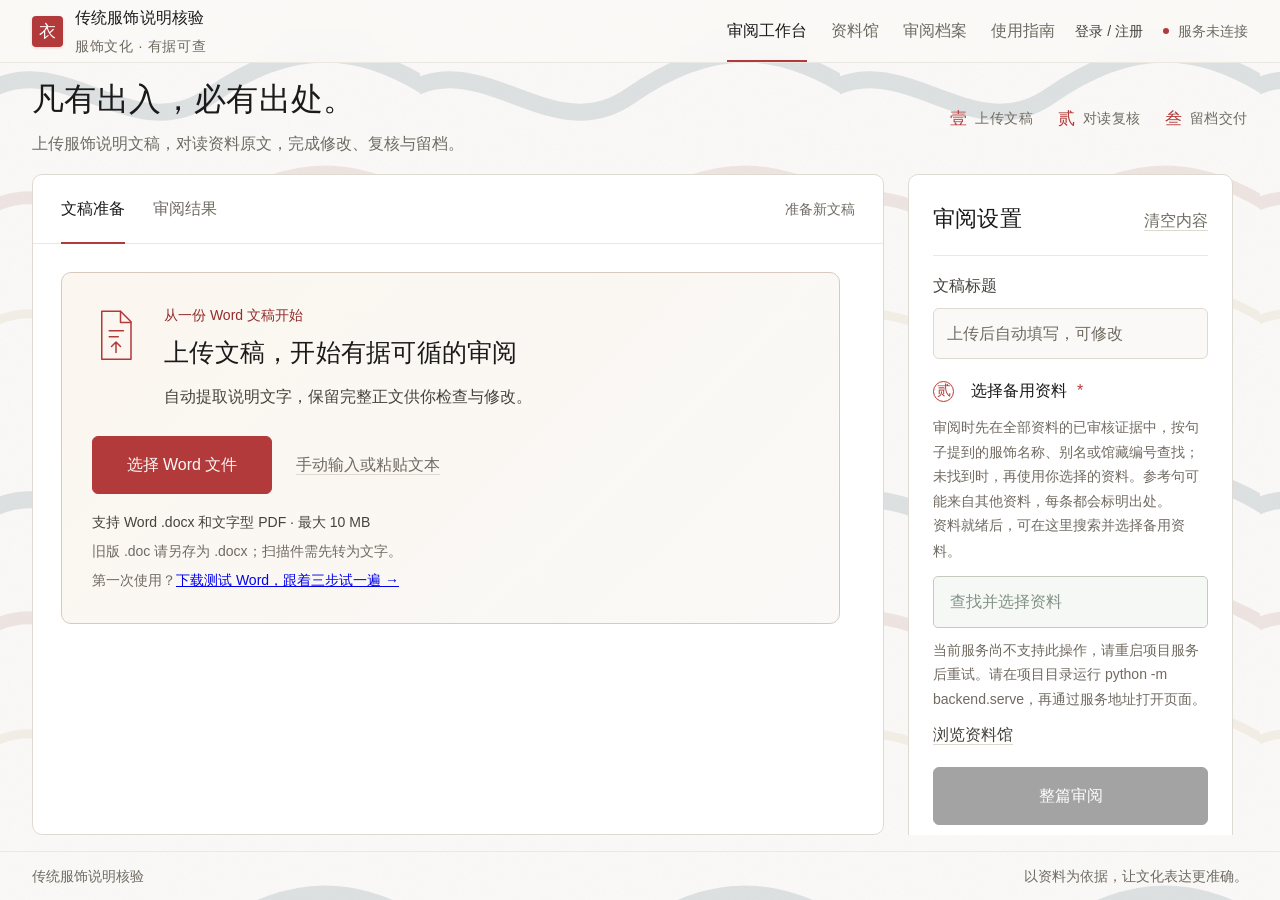
==== commit d1b98ce6: "完善审阅系统、资料馆与部署工具，整理项目文档" ====
--- a/frontend/index.html
+++ b/frontend/index.html
@@ -3,135 +3,287 @@
 <head>
     <meta charset="UTF-8"/>
     <meta name="viewport" content="width=device-width, initial-scale=1.0"/>
-    <meta name="description" content="上传传统服饰说明文稿，逐句对照已审核资料，找出与资料相矛盾的说法。"/>
+    <meta name="description" content="上传传统服饰说明文稿，逐句对照已审核资料，查看模型判定、证据原文与未覆盖范围。"/>
     <title>传统服饰说明核验</title>
     <link rel="stylesheet" href="./style.css"/>
+    <link rel="stylesheet" href="./source-picker.css"/>
+    <link rel="stylesheet" href="./account.css"/>
+    <script src="./account.js" defer></script>
+    <script src="./sentence-map.js" defer></script>
+    <script src="./draft-store.js" defer></script>
+    <script src="./workspace-drafts.js" defer></script>
+    <script src="./workspace-guide.js" defer></script>
+    <script src="./source-picker.js" defer></script>
     <script src="./app.js" defer></script>
 </head>
-<body>
-<a class="skip-link" href="#input-title">跳到上传区</a>
+<body class="workbench-page">
+<a class="skip-link" href="#choose-document">跳到文稿上传</a>
 
 <header class="site-header">
-    <a class="brand" href="./index.html" aria-label="传统服饰说明核验首页">
-        <span class="brand-mark" aria-hidden="true">衣</span>
-        <span>传统服饰说明核验<small>服饰文化 · 有据可查</small></span>
-    </a>
-    <span class="header-readout">
-        <span id="service-dot" class="status-dot" aria-hidden="true"></span>
-        <span id="service-text">正在连接资料库…</span>
-    </span>
+    <div class="header-inner page-container">
+        <a class="brand" href="./index.html" aria-label="传统服饰说明核验首页">
+            <span class="brand-mark" aria-hidden="true">衣</span>
+            <span>传统服饰说明核验<small>服饰文化 · 有据可查</small></span>
+        </a>
+        <div class="header-actions">
+            <nav class="site-nav" aria-label="主导航">
+                <a href="./index.html" aria-current="page">审阅工作台</a>
+                <a href="./library.html">资料馆</a>
+                <a href="./archive.html">审阅档案</a>
+                <a href="./guide.html">使用指南</a>
+            </nav>
+            <div class="account-controls" aria-label="账号"></div>
+            <span class="header-readout">
+                <span id="service-dot" class="status-dot pulse" aria-hidden="true"></span>
+                <span id="service-text">正在连接资料库…</span>
+            </span>
+        </div>
+    </div>
 </header>
 
-<main>
+<main class="page-container">
     <section class="intro" aria-labelledby="page-title">
-        <div>
-            <h1 id="page-title">让服饰说明，有据可循。</h1>
-            <p class="intro-copy">
-                上传一篇传统服饰说明文稿。系统会逐句对照已审核的资料原文，
-                只列出与资料相矛盾的说法，并把资料原文一并呈现。
-            </p>
+        <div class="intro-text">
+            <h1 id="page-title">凡有出入，必有出处。</h1>
+            <p class="intro-copy">上传服饰说明文稿，对读资料原文，完成修改、复核与留档。</p>
         </div>
         <ol class="steps" aria-label="核验流程">
             <li><span>壹</span>上传文稿</li>
-            <li><span>贰</span>选择资料</li>
-            <li><span>叁</span>查看矛盾</li>
+            <li><span>贰</span>对读复核</li>
+            <li><span>叁</span>留档交付</li>
         </ol>
     </section>
 
-    <div class="notice">
-        <span aria-hidden="true">i</span>
-        <p>系统逐句比对已审核的资料原文，只列出与资料相矛盾的说法。请结合资料原文自行判断。</p>
-    </div>
-
     <div class="workspace">
-        <section class="panel" aria-labelledby="input-title">
-            <div class="panel-heading">
-                <h2 id="input-title">整篇审阅</h2>
-                <button id="clear-button" class="text-button" type="button">清空内容</button>
+        <section class="panel reading-panel" aria-label="文稿与审阅结果">
+            <div class="reading-toolbar">
+                <div class="reading-tabs" role="tablist" aria-label="查看文稿或审阅结果">
+                    <button id="preview-tab" class="reading-tab" type="button" role="tab" aria-selected="true" aria-controls="preview-view" tabindex="0">文稿准备</button>
+                    <button id="results-tab" class="reading-tab" type="button" role="tab" aria-selected="false" aria-controls="results-view" tabindex="-1">审阅结果</button>
+                </div>
+                <span id="workspace-status" class="workspace-status" role="status">准备新文稿</span>
             </div>
-            <p class="panel-description">
-                上传文稿并选择对应资料，系统会逐句比对，只列出与资料相矛盾的说法。
-            </p>
-
-            <div class="field">
-                <div class="field-heading">
-                    <label for="document-file">
-                        <span class="step-num" aria-hidden="true">壹</span>上传文稿
-                    </label>
-                </div>
-
-                <input
-                        id="document-file"
-                        type="file"
-                        accept=".pdf,.docx"
-                        aria-describedby="document-help document-status"
-                />
-
-                <p id="document-help" class="field-help">
-                    支持文字型 PDF 和 Word .docx，最大 10 MB。
-                    扫描件或图片需先自行 OCR。
-                </p>
-
-                <p id="document-status" class="field-help" role="status"></p>
+
+            <div class="reading-scroll" role="region" aria-label="文稿与审阅结果内容" tabindex="0">
+                <div id="workflow-notice" class="workflow-notice" hidden>
+                    <p id="workflow-status" role="status"></p>
+                    <button id="retry-history" class="text-button" type="button" hidden>重新打开记录</button>
+                </div>
+
+                <div id="preview-view" class="reading-view" role="tabpanel" aria-labelledby="preview-tab" tabindex="0">
+                    <p id="guide-example-notice" class="guide-example-notice" hidden>教学示例 · 自拟练习文稿，包含故意设置的疑点。请对照资料原文核对，不将模型输出视作标准答案。</p>
+                    <section id="document-import" class="document-import" aria-label="上传文稿" data-has-document="false">
+                        <div id="preview-empty" class="import-intro">
+                            <svg class="import-icon" viewBox="0 0 64 72" fill="none" aria-hidden="true"><path d="M13 3h25l14 14v50H13z"/><path d="M38 3v15h14M23 29h19M23 37h12M32 58V44m-6 6 6-6 6 6"/></svg>
+                            <p class="import-eyebrow">从一份 Word 文稿开始</p>
+                            <h2>上传文稿，开始有据可循的审阅</h2>
+                            <p class="import-description">自动提取说明文字，保留完整正文供你检查与修改。</p>
+                        </div>
+                        <input id="document-file" type="file" accept=".docx,.pdf" aria-label="上传 Word 或 PDF 文稿" aria-describedby="document-help document-status" hidden/>
+                        <div class="import-actions">
+                            <button id="choose-document" class="primary-button" type="button" aria-describedby="document-help document-status" disabled>选择 Word 文件</button>
+                            <button id="manual-entry" class="text-button" type="button" aria-expanded="false" aria-controls="document-preview-box" disabled>手动输入或粘贴文本</button>
+                        </div>
+                        <p id="document-help" class="field-help">支持 Word .docx 和文字型 PDF · 最大 10 MB</p>
+                        <p class="import-format-help">旧版 .doc 请另存为 .docx；扫描件需先转为文字。</p>
+                        <p class="import-format-help">第一次使用？<a href="./guide.html">下载测试 Word，跟着三步试一遍 →</a></p>
+                        <p id="document-status" class="document-status" role="status" aria-live="polite"></p>
+                    </section>
+
+                    <section id="sentence-focus" class="sentence-focus" aria-labelledby="sentence-focus-title" hidden>
+                        <div class="sentence-focus-heading">
+                            <div>
+                                <p class="sentence-focus-eyebrow">对照修改</p>
+                                <h2 id="sentence-focus-title" tabindex="-1">本句修改</h2>
+                            </div>
+                            <span id="sentence-focus-state" class="sentence-edit-state"></span>
+                        </div>
+                        <p id="sentence-focus-message" class="sentence-focus-message" role="status" aria-live="polite"></p>
+                        <div class="sentence-context-box">
+                            <p class="sentence-field-caption">正文中的位置</p>
+                            <div id="sentence-context" class="sentence-context" aria-label="当前句子及前后文"></div>
+                        </div>
+                        <details id="sentence-reference" class="sentence-reference">
+                            <summary>本版判定与证据</summary>
+                            <div class="sentence-reference-content">
+                                <p class="sentence-field-caption">审阅时的原句</p>
+                                <p id="sentence-original" class="sentence-original"></p>
+                                <div id="sentence-evidence" class="sentence-evidence"></div>
+                            </div>
+                        </details>
+                        <div class="sentence-editor-field">
+                            <label for="sentence-editor">修改这一句</label>
+                            <textarea id="sentence-editor" rows="3" maxlength="50000" aria-describedby="sentence-focus-message sentence-edit-help"></textarea>
+                        </div>
+                        <div class="sentence-edit-actions">
+                            <button id="apply-sentence-edit" class="primary-button" type="button">应用到正文</button>
+                            <button id="cancel-sentence-edit" class="text-button" type="button">撤销本次输入</button>
+                            <button id="return-to-result" class="text-button" type="button">返回本句审阅</button>
+                        </div>
+                        <p id="sentence-edit-help" class="sentence-edit-help">应用后只更新当前草稿。完成修改后，请点击「修改后复核」生成新的审阅版本。</p>
+                        <nav id="sentence-navigation" class="sentence-navigation" aria-label="逐句修改导航">
+                            <button id="previous-sentence" class="secondary-button" type="button">← 上一句</button>
+                            <button id="next-sentence" class="secondary-button" type="button">下一句 →</button>
+                        </nav>
+                    </section>
+
+                    <div id="document-preview-box" hidden>
+                        <div class="field-heading">
+                            <label for="document-preview">文稿正文</label>
+                            <span id="document-count" class="counter"></span>
+                        </div>
+                        <textarea id="document-preview" rows="14" maxlength="50000" placeholder="在这里粘贴或撰写传统服饰说明文字…" aria-describedby="document-preview-help draft-status"></textarea>
+                        <p id="document-preview-help" class="field-help">审阅先从全部资料中查找已审核证据，未找到时再使用所选的备用资料。请按每条参考句标明的出处核对原文。</p>
+                        <div id="draft-state" class="draft-state" hidden>
+                            <p id="draft-status" role="status"></p>
+                            <button id="restore-draft" class="text-button" type="button">恢复本版文稿</button>
+                        </div>
+                    </div>
+                </div>
+
+                <div id="results-view" class="reading-view" role="tabpanel" aria-labelledby="results-tab" tabindex="0" hidden>
+                    <div id="review-empty" class="reading-empty">
+                        <svg class="empty-icon" viewBox="0 0 48 48" fill="none" aria-hidden="true"><path d="M24 12v28M6 9c8-1 13 1 18 5 5-4 10-6 18-5v27c-8-1-13 0-18 4-5-4-10-5-18-4V9Z"/><path d="m12 17 6 2m-6 5 6 2m12-7 6-2m-6 9 6-2"/></svg>
+                        <h2 id="review-empty-title">审阅结果将在这里呈现</h2>
+                        <p id="review-empty-copy">准备文稿、选好资料后，点击「整篇审阅」。<br/>对读原文后逐句留下人工意见，保存处理并导出报告。</p>
+                    </div>
+                    <div id="review-progress-box" aria-live="polite" hidden>
+                        <div class="scan-head">
+                            <span class="scan-title">正在逐句比对</span>
+                            <span class="scan-counter">已处理 <b id="scan-count">0</b> / <span id="scan-total">0</span></span>
+                        </div>
+                        <ul id="scan-list" class="sent-list"></ul>
+                        <div class="progress-track" role="progressbar" aria-label="逐句比对进度" aria-valuemin="0" aria-valuemax="100"><i id="progress-fill"></i></div>
+                    </div>
+                    <div id="review-result-box" hidden>
+                        <div id="record-heading" class="record-heading" hidden>
+                            <p id="record-meta" class="record-meta"></p>
+                            <p id="stale-result-notice" class="stale-result-notice" hidden>正文或审阅设置已修改。下方仍是本版原文的结果，请点击「修改后复核」生成新版本。</p>
+                        </div>
+                        <div class="field-heading">
+                            <h2 id="result-heading" class="result-title">本次审阅</h2>
+                            <span id="review-badge" class="counter"></span>
+                        </div>
+                        <p id="review-status" class="field-help" role="status"></p>
+                        <div id="decision-workbench" class="decision-workbench" tabindex="-1" hidden>
+                            <div class="decision-workbench-heading">
+                                <h3>人工复核</h3>
+                                <span id="decision-summary" class="counter"></span>
+                            </div>
+                            <p class="field-help">填写后，点击句子下方「保存」，或在此保存全部人工处理。显示「已保存」后，可从审阅档案重新查看；人工意见不改变模型判定。</p>
+                            <div class="record-actions">
+                                <button id="save-decisions" class="secondary-button" type="button" disabled>保存全部人工处理</button>
+                                <button id="export-report" class="secondary-button" type="button">导出本版报告</button>
+                                <button id="discard-decisions" class="text-button" type="button" hidden>撤销未保存处理</button>
+                                <a class="text-button" href="./archive.html">查看审阅档案</a>
+                            </div>
+                            <p id="decision-save-status" class="field-help" role="status"></p>
+                            <p class="report-help">报告包含本版原文、模型证据与已保存的人工意见；下载后可打开并打印为 PDF。</p>
+                        </div>
+                        <div id="review-result"></div>
+                    </div>
+                </div>
             </div>
-
-            <div class="field source-field">
-                <label for="source-select">
-                    <span class="step-num" aria-hidden="true">贰</span>选择对应资料
-                    <span class="required">*</span>
-                </label>
-                <select id="source-select" name="source_id" aria-describedby="source-help" disabled>
-                    <option value="">请选择本次核验的资料</option>
-                </select>
-                <p id="source-help" class="field-help" role="status">正在读取可用资料…</p>
-            </div>
-
-            <div id="document-preview-box" hidden>
-                <div class="field-heading">
-                    <label for="document-preview">提取文字</label>
-                    <span id="document-count" class="counter"></span>
-                </div>
-
-                <textarea
-                        id="document-preview"
-                        rows="10"
-                        readonly
-                        aria-describedby="document-preview-help"
-                ></textarea>
-
-                <p id="document-preview-help" class="field-help">
-                    审阅会逐句比对：句子提到服饰名称时，自动匹配对应的资料；
-                    没有提到名称的句子，使用上方选定的资料。
-                </p>
+        </section>
+
+        <div class="setup-column" role="region" aria-label="审阅设置与说明" tabindex="0">
+            <section class="panel setup-panel" aria-labelledby="input-title">
+                <div class="panel-heading">
+                    <h2 id="input-title" tabindex="-1">审阅设置</h2>
+                    <button id="clear-button" class="text-button" type="button">清空内容</button>
+                </div>
+
+                <div class="field title-field">
+                    <label for="document-title">文稿标题</label>
+                    <input id="document-title" type="text" maxlength="120" placeholder="上传后自动填写，可修改" autocomplete="off"/>
+                </div>
+
+                <div class="field source-field">
+                    <p id="source-field-label" class="source-field-label"><span class="step-num" aria-hidden="true">贰</span>选择备用资料 <span class="required">*</span></p>
+                    <p id="source-scope-help" class="field-help">审阅时先在全部资料的已审核证据中，按句子提到的服饰名称、别名或馆藏编号查找；未找到时，再使用你选择的资料。参考句可能来自其他资料，每条都会标明出处。</p>
+                    <div id="source-picker-summary" class="source-picker-summary" aria-live="polite" hidden></div>
+                    <button id="source-picker-open" class="source-picker-open" type="button" aria-haspopup="dialog" aria-controls="source-picker-dialog" aria-describedby="source-scope-help source-help" hidden disabled>查找并选择资料 ↗</button>
+                    <div id="source-native-field"><label for="source-select" class="field-help">资料目录</label>
+                    <select id="source-select" name="source_id" aria-describedby="source-scope-help source-help" disabled>
+                        <option value="">请选择全库未匹配时使用的备用资料</option>
+                    </select>
+                    </div>
+                    <p id="source-help" class="field-help" role="status">正在读取可用资料…</p>
+                    <p class="source-browse"><a href="./library.html">浏览资料馆</a><a id="selected-source-link" hidden>查看所选资料详情 ↗</a></p>
+                </div>
 
                 <div class="form-actions">
-                    <button
-                            id="review-document"
-                            class="primary-button"
-                            type="button"
-                    >
+                    <button id="review-document" class="primary-button" type="button" aria-describedby="review-hint" disabled>
                         <span id="review-button-label">整篇审阅</span>
                     </button>
-                </div>
-
-                <div id="review-progress" class="progress-track" hidden><i></i></div>
-
-                <div id="review-result-box" hidden>
-                    <div class="field-heading">
-                        <label>审阅结果</label>
-                        <span id="review-badge" class="counter"></span>
-                    </div>
-                    <p id="review-status" class="field-help" role="status"></p>
-                    <div id="review-result"></div>
-                </div>
+                    <p id="review-hint" class="field-help">粘贴或导入文稿，选择资料后开始</p>
+                </div>
+            </section>
+
+            <section class="panel local-draft-panel" aria-labelledby="local-draft-title">
+                <div class="local-draft-heading">
+                    <h2 id="local-draft-title" tabindex="-1">本机草稿</h2>
+                    <span class="local-draft-label">自动暂存</span>
+                </div>
+                <p id="local-draft-status" class="local-draft-status" role="status" aria-live="polite">输入后自动暂存</p>
+                <div id="local-draft-recovery" class="local-draft-recovery" hidden>
+                    <p id="local-draft-detail"></p>
+                    <div class="local-draft-actions">
+                        <button id="recover-local-draft" class="secondary-button" type="button">恢复草稿</button>
+                        <button id="discard-local-draft" class="text-button" type="button">舍弃旧草稿</button>
+                        <button id="export-pending-draft" class="text-button" type="button" hidden>导出上次草稿</button>
+                        <button id="recover-draft-text" class="text-button" type="button" hidden>导出备份并仅恢复文稿</button>
+                    </div>
+                </div>
+                <div class="local-draft-actions">
+                    <button id="retry-local-draft" class="text-button" type="button" hidden>重试暂存</button>
+                    <button id="export-local-draft" class="text-button" type="button" hidden>导出草稿备份</button>
+                </div>
+                <details class="local-draft-help">
+                    <summary>保存位置与范围</summary>
+                    <p class="field-help">按账号保存在当前浏览器中，重新登录同一账号可恢复；清理浏览器数据后会丢失。人工意见仍需点击“保存”才会进入审阅档案。</p>
+                </details>
+            </section>
+
+            <details id="workspace-guide" class="panel workspace-guide">
+                <summary>首次使用与操作提示</summary>
+                <p id="guide-current-step" class="guide-current-step" role="status" aria-live="polite">先准备文稿，再选择全库未匹配时使用的备用资料。</p>
+                <div class="guide-quick-actions"><button id="guide-next" class="text-button" type="button" disabled>查看下一步</button><a href="./guide.html">三步体验指南 ↗</a></div>
+                <div class="guide-sample-entry">
+                    <strong>没有文稿？从教学示例开始</strong>
+                    <p>用三句话练习核对形制、颜色和资料覆盖范围。示例含故意设置的疑点，结果由模型实际运行产生。</p>
+                    <button id="load-guide-example" class="secondary-button" type="button" aria-describedby="guide-example-status" disabled>载入教学示例</button>
+                    <p id="guide-example-status" class="field-help" role="status">资料加载完成后，可在空白工作台载入。</p>
+                </div>
+                <a class="guide-feedback-link" href="./guide.html#trial">完成试用后，记录遇到的问题 →</a>
+            </details>
+            <div class="notice">
+                <span aria-hidden="true">i</span>
+                <p>系统保留每句的模型判定与证据。未发现矛盾不等于内容准确，证据不足与未覆盖的句子需人工补核。</p>
             </div>
-        </section>
+
+        </div>
+
     </div>
 </main>
 
+<dialog id="source-picker-dialog" class="source-picker-dialog" aria-labelledby="source-picker-title" aria-describedby="source-picker-description">
+    <div class="source-picker-heading"><div><p class="source-picker-eyebrow">找资料 · 确认对象 · 开始审阅</p><h2 id="source-picker-title">选择一份备用资料</h2></div><button id="source-picker-close" type="button" class="source-picker-close" aria-label="关闭资料选择">关闭 <span aria-hidden="true">×</span></button></div>
+    <p id="source-picker-description" class="source-picker-description">先按服饰名称、常用叫法或馆藏编号查找，也可以按类别浏览。选中的资料将在审阅未从全库找到对应证据时使用；审阅结果仍可能引用其他资料。</p>
+    <div class="source-picker-search-field"><label for="source-picker-search">查找资料</label><input id="source-picker-search" type="search" maxlength="200" autocomplete="off" placeholder="如：棉袍、花帽、MFB002865" aria-controls="source-picker-list"/></div>
+    <div id="source-picker-categories" class="source-picker-categories" role="group" aria-label="按服饰与工艺类别浏览"></div>
+    <div class="source-picker-feedback"><p id="source-picker-status" role="status" aria-live="polite"></p><div><button id="source-picker-reset" class="text-button" type="button" hidden>清除筛选</button><button id="source-picker-retry" class="text-button" type="button" hidden>重新读取详情</button></div></div>
+    <p id="source-picker-empty" class="source-picker-empty" hidden>没有找到匹配资料。试试更简短的名称，或清除筛选条件。</p>
+    <ul id="source-picker-list" class="source-picker-list" aria-label="可选择资料"></ul>
+    <div class="source-picker-more"><button id="source-picker-more" class="secondary-button" type="button" hidden>继续查看资料</button></div>
+    <p class="source-picker-scope">“可核对方面”仅表示现有证据涉及的内容。相近名称可能对应不同对象，请结合资料详情确认；搜索和浏览不会改变当前选择。</p>
+</dialog>
+
 <footer>
-    <span>传统服饰说明核验</span>
-    <span>以资料为依据，让文化表达更准确。</span>
+    <div class="footer-inner page-container">
+        <span>传统服饰说明核验</span>
+        <span>以资料为依据，让文化表达更准确。</span>
+    </div>
 </footer>
 <noscript><p class="noscript">请启用浏览器 JavaScript 以使用整篇审阅。</p></noscript>
 </body>
--- a/frontend/style.css
+++ b/frontend/style.css
@@ -1,224 +1,284 @@
-/* 传统服饰说明核验 —— 极简视觉系统
-   参考 Apple 官网的语言：大量留白、系统字体、去边框的柔和卡片、
-   单一强调色，交互反馈短促而克制。 */
+/* ============================================================
+   传统服饰说明核验 —— 考据式视觉系统
+   ------------------------------------------------------------
+   设计立场：
+   这个产品的动作是「校勘」——把一篇文稿与已审核的资料原文逐句对读，
+   指出相抵之处。所以视觉语言取自批校本，而不是通用的产品官网：
+   纸色底、宋体引文、带有状态颜色的核对标记。审阅结果同时用分组、
+   文字标签和颜色区分，保留纸墨的阅读层次。
+
+   字体全部来自系统，不加载任何在线字体：比赛现场网络不可靠。
+   ============================================================ */
 
 :root {
-  /* 中性色阶：白 -> 浅灰 -> 深墨 */
-  --bg: #ffffff;
-  --bg-alt: #f5f5f7;
-  --ink: #1d1d1f;
-  --ink-2: #424245;
-  --ink-3: #6e6e73;
-  --ink-4: #86868b;
-  --rule: #d2d2d7;
-  --rule-soft: #e8e8ed;
-
-  /* 强调色只用一个 */
-  --blue: #0071e3;
-  --blue-dark: #0062c4;
-
-  /* 语义色，用于结论，不作装饰 */
-  --good: #1d8a4e;
-  --bad: #c0392b;
-  --warn: #9a7b2f;
-
-  --radius: 18px;
-  --radius-sm: 12px;
-
-  --sans: -apple-system, BlinkMacSystemFont, "SF Pro SC", "SF Pro Text",
-          "PingFang SC", "Helvetica Neue", "Microsoft YaHei", sans-serif;
-  /* 标题与正文同族，靠字重和字号拉开层级 */
-  --serif: "Songti SC", "Times New Roman", serif;
+  /* 纸与墨：底色略暖，但不是流行的那种奶油色，而是纸张本身的浅灰白 */
+  --paper: #faf9f7;
+  --paper-raised: #ffffff;
+  --paper-sunken: #f2f0ec;
+
+  --ink: #1a1a1a;
+  --ink-2: #45423c;
+  --ink-3: #6f6b63;
+  --ink-4: #706a61;
+
+  --rule: #ded9d1;
+  --rule-soft: #ebe7e1;
+
+  /* 朱砂承担疑似矛盾与界面强调；结果另有橙、褐黄、绿、灰状态色。 */
+  --cinnabar: #b33a3a;
+  --cinnabar-soft: #f7ecea;
+  --cinnabar-dark: #932c2c;
+
+  /* 墨绿用于资料服务可用；结果中的绿色另标“模型支持”，并非准确性保证。 */
+  --verdigris: #4a6b53;
+
+  --radius: 10px;
+  --radius-sm: 6px;
+
+  /* 阅读字号：辅助信息 14、操作 16、长文 18，随用户默认字号缩放。 */
+  --font-meta: .875rem;
+  --font-ui: 1rem;
+  --font-reading: 1.125rem;
+
+  /* 宋体承载引证，黑体承担界面文字 */
+  --serif: "Noto Serif SC", "Source Han Serif SC", "STSong", "SimSun",
+           "Songti SC", Georgia, serif;
+  --sans: "Noto Sans SC", "Microsoft YaHei", "PingFang SC",
+          -apple-system, BlinkMacSystemFont, "Helvetica Neue", sans-serif;
 
   color: var(--ink);
-  background: var(--bg);
+  background: var(--paper);
   font-family: var(--sans);
+  font-size: 100%;
   font-synthesis: none;
-  line-height: 1.47;
-  letter-spacing: -0.01em;
+  line-height: 1.75;
   -webkit-font-smoothing: antialiased;
   -moz-osx-font-smoothing: grayscale;
 }
 
 * { box-sizing: border-box; }
 
-body { margin: 0; background: var(--bg); }
+body { margin: 0; background: var(--paper); }
+
+/* 纸的底纹：两层叠加。
+   底层是极淡的艾德莱斯绸纹样——这种绸用扎经染色，纱线先扎结再入染，
+   晕染出的波纹本就是抽象图形，正好作纸上的底纹，不喧宾夺主。
+   上层是噪点，给平涂的色块一点纸的颗粒。 */
+body::before {
+  content: "";
+  position: fixed;
+  inset: 0;
+  pointer-events: none;
+  z-index: 0;
+  background-image:
+    /* 艾德莱斯：三道错开的波浪，柔化后极淡 */
+    url("data:image/svg+xml,%3Csvg xmlns='http://www.w3.org/2000/svg' width='420' height='420' viewBox='0 0 420 420'%3E%3Cg fill='none' stroke-linecap='round'%3E%3Cpath d='M-20 96 C 60 40, 130 152, 210 96 S 360 40, 440 96' stroke='%232f4a5c' stroke-width='17' opacity='.16'/%3E%3Cpath d='M-20 214 C 60 158, 130 270, 210 214 S 360 158, 440 214' stroke='%238f4636' stroke-width='13' opacity='.13'/%3E%3Cpath d='M-20 330 C 60 274, 130 386, 210 330 S 360 274, 440 330' stroke='%23b08a3e' stroke-width='9' opacity='.11'/%3E%3C/g%3E%3C/svg%3E"),
+    /* 纸的颗粒 */
+    url("data:image/svg+xml,%3Csvg xmlns='http://www.w3.org/2000/svg' width='140' height='140'%3E%3Cfilter id='n'%3E%3CfeTurbulence type='fractalNoise' baseFrequency='.85' numOctaves='3'/%3E%3CfeColorMatrix type='saturate' values='0'/%3E%3C/filter%3E%3Crect width='140' height='140' filter='url(%23n)' opacity='.05'/%3E%3C/svg%3E");
+  background-repeat: repeat, repeat;
+  background-size: 420px 420px, 140px 140px;
+  opacity: .85;
+}
+main, .site-header, footer { position: relative; z-index: 1; }
 
 button, input, textarea, select { font: inherit; color: inherit; }
 button, a, input, textarea, select { -webkit-tap-highlight-color: transparent; }
 button { cursor: pointer; }
-button:disabled { cursor: not-allowed; opacity: .38; }
+button:disabled { cursor: not-allowed; opacity: .4; }
 [hidden] { display: none !important; }
 
 button, input, textarea, select, a {
-  transition: background-color .22s ease, color .22s ease,
-              border-color .22s ease, box-shadow .22s ease, opacity .22s ease;
+  transition: background-color .2s ease, color .2s ease,
+              border-color .2s ease, box-shadow .2s ease, opacity .2s ease;
 }
 
 :focus-visible {
-  outline: 3px solid var(--blue);
+  outline: 2px solid var(--cinnabar);
   outline-offset: 3px;
-  border-radius: 6px;
+  border-radius: 3px;
 }
 
 .skip-link {
   position: absolute;
   left: -9999px;
   top: 0;
-  background: var(--blue);
-  color: #fff;
+  background: var(--ink);
+  color: var(--paper);
   padding: 12px 20px;
   z-index: 50;
-  font-size: 14px;
-  border-radius: 0 0 10px 0;
+  font-size: var(--font-meta);
   text-decoration: none;
 }
 .skip-link:focus { left: 12px; top: 12px; }
 
-/* ---------- 页头：半透明毛玻璃 ---------- */
+/* ---------- 页头 ---------- */
 .site-header {
   position: sticky;
   top: 0;
   z-index: 20;
-  backdrop-filter: saturate(180%) blur(20px);
-  -webkit-backdrop-filter: saturate(180%) blur(20px);
-  background: #fffffff2;
+  backdrop-filter: saturate(150%) blur(16px);
+  -webkit-backdrop-filter: saturate(150%) blur(16px);
+  background: #faf9f7e8;
   border-bottom: 1px solid var(--rule-soft);
-}
-
-.site-header > * { max-width: 1000px; }
-.site-header {
   display: flex;
   align-items: center;
   justify-content: space-between;
   gap: 20px;
-  padding: 0 28px;
-  height: 56px;
+  padding: 0 40px;
+  height: 62px;
   margin: 0 auto;
+  max-width: 1000px;
 }
 
 .brand {
   display: flex;
-  gap: 10px;
+  gap: 12px;
   align-items: center;
-  font-size: 15px;
+  font-size: var(--font-ui);
   font-weight: 600;
   color: inherit;
   text-decoration: none;
-  letter-spacing: -0.015em;
-}
-
+  letter-spacing: .01em;
+}
+
+/* 方印式标记，取自藏品钤印的意象 */
 .brand-mark {
   display: grid;
   place-items: center;
-  width: 30px;
-  height: 30px;
-  background: var(--ink);
+  width: 31px;
+  height: 31px;
+  background: var(--cinnabar);
   color: #fff;
-  border-radius: 8px;
+  border-radius: 4px;
   font: 17px/1 var(--serif);
+  flex-shrink: 0;
+  box-shadow: 0 1px 3px #b33a3a33;
 }
 
 .brand small {
   display: block;
-  font-size: 11px;
+  font-size: var(--font-meta);
   font-weight: 400;
-  letter-spacing: 0;
   color: var(--ink-4);
-  margin-top: 1px;
+  margin-top: 2px;
+  letter-spacing: .05em;
 }
 
 .header-readout {
   display: flex;
   align-items: center;
-  gap: 8px;
-  font-size: 12px;
+  gap: 9px;
+  font-size: var(--font-meta);
   color: var(--ink-3);
   white-space: nowrap;
+  font-variant-numeric: tabular-nums;
 }
 
 .status-dot {
-  width: 7px;
-  height: 7px;
+  width: 6px;
+  height: 6px;
   border-radius: 50%;
   background: var(--ink-4);
+  flex-shrink: 0;
   transition: background-color .3s ease;
 }
-.status-dot.ready { background: var(--good); }
-.status-dot.offline { background: var(--bad); }
+.status-dot.ready { background: var(--verdigris); }
+.status-dot.offline { background: var(--cinnabar); }
+.status-dot.pulse { animation: pulse 2.4s ease-in-out infinite; }
+@keyframes pulse {
+  0%, 100% { opacity: 1; }
+  50% { opacity: .35; }
+}
 
 /* ---------- 主区 ---------- */
 main {
   max-width: 1000px;
   margin: 0 auto;
-  padding: 0 28px 72px;
-}
-
-/* 首屏：大字标题，左对齐 */
+  padding: 0 40px 96px;
+}
+
+/* 首屏：宋体大字，左对齐 */
 .intro {
-  padding: 76px 0 64px;
-  display: block;
-}
+  padding: 88px 0 60px;
+  display: flex;
+  gap: 64px;
+  align-items: flex-start;
+  justify-content: space-between;
+}
+
+/* 文字栏占据剩余宽度；没有这条，长标题会把步骤栏挤变形 */
+.intro-text { flex: 1; min-width: 0; }
 
 h1 {
-  font-family: var(--sans);
-  font-weight: 600;
-  font-size: clamp(34px, 6vw, 56px);
-  line-height: 1.07;
-  letter-spacing: -0.025em;
-  margin: 0 0 20px;
+  font-family: var(--serif);
+  font-weight: 500;
+  font-size: clamp(40px, 5.8vw, 66px);
+  line-height: 1.13;
+  letter-spacing: .012em;
+  margin: 0 0 26px;
   color: var(--ink);
 }
 
 .intro-copy {
   margin: 0;
-  font-size: clamp(16px, 2vw, 19px);
-  line-height: 1.5;
+  font-size: 16.5px;
+  line-height: 1.9;
   color: var(--ink-3);
   max-width: 34em;
-  letter-spacing: -0.005em;
-}
-
-/* 步骤：横排，手机隐藏 */
+}
+
+/* 步骤：竖排，与「壹贰叁」的次序感一致 */
 .steps {
   display: flex;
+  flex-direction: row-reverse;
+  writing-mode: vertical-rl;
   list-style: none;
-  padding: 0;
-  margin: 44px 0 0;
-  gap: 44px;
-}
-.steps li { font-size: 13px; color: var(--ink-3); }
+  padding: 6px 0;
+  margin: 0;
+  gap: 30px;
+  flex-shrink: 0;
+  border-right: 1px solid var(--rule);
+  padding-right: 30px;
+}
+.steps li {
+  font-size: var(--font-meta);
+  color: var(--ink-3);
+  letter-spacing: .2em;
+  display: flex;
+  gap: 12px;
+  align-items: flex-start;
+}
 .steps span {
-  display: block;
-  font: 600 22px/1.2 var(--sans);
-  color: var(--ink);
-  margin-bottom: 6px;
-  letter-spacing: -0.02em;
+  font: 500 19px/1 var(--serif);
+  color: var(--cinnabar);
+  letter-spacing: 0;
 }
 
 /* ---------- 说明栏 ---------- */
 .notice {
   display: flex;
   align-items: flex-start;
-  gap: 12px;
-  background: var(--bg-alt);
-  border-radius: var(--radius-sm);
-  padding: 18px 22px;
-  margin: 0 0 40px;
-  font-size: 14px;
+  gap: 14px;
+  background: var(--paper-raised);
+  border: 1px solid var(--rule-soft);
+  border-left: 3px solid var(--ink-4);
+  border-radius: 0 var(--radius-sm) var(--radius-sm) 0;
+  padding: 20px 24px;
+  margin: 0 0 44px;
+  font-size: var(--font-meta);
   color: var(--ink-2);
-  line-height: 1.6;
+  line-height: 1.75;
 }
 .notice > span {
   flex-shrink: 0;
-  border: 1.5px solid var(--ink-4);
+  border: 1px solid var(--ink-4);
   border-radius: 50%;
-  font: 11px/1 var(--serif);
+  font: var(--font-meta)/1 var(--serif);
   width: 18px;
   height: 18px;
   display: grid;
   place-items: center;
-  margin-top: 2px;
+  margin-top: 3px;
   color: var(--ink-3);
 }
 .notice p { margin: 0; }
@@ -228,29 +288,33 @@
   display: grid;
   grid-template-columns: 1fr;
   gap: 24px;
-  max-width: 760px;
+  max-width: 820px;
 }
 
 .panel {
-  background: var(--bg);
-  border: 1px solid var(--rule-soft);
+  background: var(--paper-raised);
+  border: 1px solid var(--rule);
   border-radius: var(--radius);
-  padding: 36px 40px 40px;
+  padding: 40px 44px 44px;
   min-width: 0;
 }
 
 .panel-heading {
   display: flex;
-  align-items: center;
+  flex-wrap: wrap;
+  align-items: baseline;
   justify-content: space-between;
   gap: 16px;
-  margin-bottom: 10px;
+  margin-bottom: 14px;
+  padding-bottom: 20px;
+  border-bottom: 1px solid var(--rule-soft);
 }
 
 h2 {
-  font-size: 24px;
-  font-weight: 600;
-  letter-spacing: -0.02em;
+  font-family: var(--serif);
+  font-size: 25px;
+  font-weight: 500;
+  letter-spacing: .01em;
   margin: 0;
   color: var(--ink);
 }
@@ -258,41 +322,59 @@
 .text-button {
   border: 0;
   background: none;
-  color: var(--blue);
-  font-size: 14px;
+  color: var(--ink-3);
+  font-size: var(--font-ui);
+  min-height: 44px;
   padding: 6px 0;
-}
-.text-button:hover { color: var(--blue-dark); text-decoration: underline; }
+  text-decoration: underline;
+  text-decoration-color: var(--rule);
+  text-underline-offset: 4px;
+}
+.text-button:hover { color: var(--cinnabar); text-decoration-color: currentColor; }
 
 .panel-description {
   color: var(--ink-3);
-  font-size: 14px;
-  margin: 0 0 32px;
+  font-size: var(--font-meta);
+  margin: 0 0 36px;
   max-width: 46em;
-  line-height: 1.55;
+  line-height: 1.85;
 }
 
 /* ---------- 表单 ---------- */
-.field { margin-bottom: 28px; }
+.field { margin-bottom: 32px; }
 
 .field-heading {
   display: flex;
+  flex-wrap: wrap;
   align-items: baseline;
   justify-content: space-between;
   gap: 12px;
-  margin-bottom: 10px;
-}
-
-label { font-size: 14px; font-weight: 500; color: var(--ink-2); }
-.required { color: var(--ink-4); font-weight: 400; }
-.optional { color: var(--ink-4); font-size: 13px; font-weight: 400; margin-left: 6px; }
+  margin-bottom: 12px;
+}
+
+label { font-size: var(--font-ui); font-weight: 500; color: var(--ink-2); }
+.required { color: var(--cinnabar); font-weight: 400; margin-left: 2px; }
+.optional { color: var(--ink-4); font-size: var(--font-meta); font-weight: 400; margin-left: 6px; }
 
 .counter {
-  font-size: 13px;
+  font-size: var(--font-meta);
   color: var(--ink-4);
   font-variant-numeric: tabular-nums;
 }
-.counter.warn { color: var(--warn); }
+
+/* 步骤圈号：与首屏「壹贰叁」呼应 */
+.step-num {
+  display: inline-grid;
+  place-items: center;
+  width: 21px;
+  height: 21px;
+  margin-right: 9px;
+  border: 1px solid var(--cinnabar);
+  color: var(--cinnabar);
+  border-radius: 50%;
+  font: var(--font-meta)/1 var(--serif);
+  vertical-align: -3px;
+}
 
 textarea, input, select {
   display: block;
@@ -300,11 +382,11 @@
   border: 1px solid var(--rule);
   border-radius: var(--radius-sm);
   color: var(--ink);
-  background: var(--bg);
+  background: var(--paper);
   outline: none;
-  font-size: 15px;
-  padding: 13px 16px;
-  line-height: 1.6;
+  font-size: var(--font-ui);
+  padding: 14px 17px;
+  line-height: 1.7;
 }
 
 textarea { resize: vertical; min-height: 116px; }
@@ -312,283 +394,953 @@
 textarea:hover, input:hover, select:hover { border-color: var(--ink-4); }
 
 textarea:focus, input:focus, select:focus {
-  border-color: var(--blue);
-  box-shadow: 0 0 0 4px #0071e31f;
-}
-
-textarea::placeholder, input::placeholder { color: #a1a1a6; }
+  border-color: var(--cinnabar);
+  box-shadow: 0 0 0 3px #b33a3a1a;
+}
+
+textarea::placeholder, input::placeholder { color: #706a61; }
 
 input[type="file"] {
-  padding: 12px 14px;
-  font-size: 14px;
+  padding: 13px 15px;
+  font-size: var(--font-meta);
   color: var(--ink-3);
   cursor: pointer;
-  background: var(--bg-alt);
+  background: var(--paper-sunken);
   border-color: transparent;
 }
-input[type="file"]:hover { background: #ededf0; }
+input[type="file"]:hover { background: #edebe6; }
 input[type="file"]::file-selector-button {
   font: inherit;
-  font-size: 14px;
+  font-size: var(--font-ui);
   font-weight: 500;
-  margin-right: 14px;
-  padding: 7px 16px;
+  margin-right: 16px;
+  padding: 8px 18px;
   border: 0;
   background: var(--ink);
-  color: #fff;
-  border-radius: 980px;
+  color: var(--paper);
+  border-radius: 4px;
   cursor: pointer;
-  transition: background-color .22s ease;
-}
-input[type="file"]::file-selector-button:hover { background: #000; }
+  transition: background-color .2s ease;
+}
+input[type="file"]::file-selector-button:hover { background: var(--cinnabar); }
 
 .field-help {
-  font-size: 12.5px;
+  font-size: var(--font-meta);
   color: var(--ink-4);
-  margin: 9px 0 0;
-  line-height: 1.55;
-}
-
-.source-field label { display: block; margin-bottom: 10px; }
+  margin: 10px 0 0;
+  line-height: 1.75;
+}
+
+.source-field label { display: block; margin-bottom: 12px; }
 
 .source-field select {
   appearance: none;
-  padding-right: 44px;
-  background-image: url("data:image/svg+xml;charset=utf-8,%3Csvg xmlns='http://www.w3.org/2000/svg' width='12' height='8'%3E%3Cpath d='M1 1.5 6 6.5l5-5' fill='none' stroke='%236e6e73' stroke-width='1.6' stroke-linecap='round' stroke-linejoin='round'/%3E%3C/svg%3E");
+  padding-right: 46px;
+  background-image: url("data:image/svg+xml;charset=utf-8,%3Csvg xmlns='http://www.w3.org/2000/svg' width='12' height='8'%3E%3Cpath d='M1 1.5 6 6.5l5-5' fill='none' stroke='%236f6b63' stroke-width='1.5' stroke-linecap='round' stroke-linejoin='round'/%3E%3C/svg%3E");
   background-repeat: no-repeat;
   background-position: right 18px center;
   text-overflow: ellipsis;
 }
-.source-field select:disabled { color: var(--ink-4); background-color: var(--bg-alt); }
-
-/* ---------- 按钮：苹果式胶囊 ---------- */
+.source-field select:disabled { color: var(--ink-4); background-color: var(--paper-sunken); }
+
+/* ---------- 按钮 ---------- */
 .form-actions {
   display: flex;
   gap: 12px;
-  margin-top: 30px;
+  margin-top: 32px;
   flex-wrap: wrap;
 }
 
 .primary-button {
-  background: var(--blue);
-  border: 1px solid var(--blue);
-  color: #fff;
+  background: var(--ink);
+  border: 1px solid var(--ink);
+  color: var(--paper);
   flex: 1;
   display: inline-flex;
   align-items: center;
   justify-content: center;
-  gap: 8px;
+  gap: 9px;
+  border-radius: var(--radius-sm);
+  padding: 14px 24px;
+  font-size: var(--font-ui);
+  font-weight: 500;
   position: relative;
   overflow: hidden;
 }
-.primary-button:hover:not(:disabled) { background: var(--blue-dark); border-color: var(--blue-dark); }
-.primary-button:active:not(:disabled) { transform: scale(.985); }
-
-/* 忙碌时按钮内的光带 */
+.primary-button:hover:not(:disabled) {
+  background: var(--cinnabar);
+  border-color: var(--cinnabar);
+}
+.primary-button:active:not(:disabled) { transform: translateY(1px); }
+
+/* 忙碌时按钮内的浅色掠过 */
 .primary-button.busy::after {
   content: "";
   position: absolute;
   inset: 0;
-  background: linear-gradient(100deg, transparent 25%, #ffffff2e 50%, transparent 75%);
-  animation: sweep 1.4s linear infinite;
+  background: linear-gradient(100deg, transparent 30%, #ffffff26 50%, transparent 70%);
+  animation: sweep 1.7s linear infinite;
 }
 @keyframes sweep {
   from { transform: translateX(-100%); }
   to { transform: translateX(100%); }
 }
 
-/* 步骤圈号：与首屏「壹贰叁」呼应 */
-.step-num {
-  display: inline-grid;
-  place-items: center;
-  width: 20px;
-  height: 20px;
-  margin-right: 8px;
-  background: var(--ink);
-  color: #fff;
-  border-radius: 50%;
-  font: 11px/1 var(--serif);
-  vertical-align: -3px;
-}
-
 /* ---------- 文档预览 ---------- */
 #document-preview-box {
-  background: var(--bg-alt);
+  background: var(--paper-sunken);
   border-radius: var(--radius);
-  padding: 26px 28px 28px;
-  margin-bottom: 28px;
+  padding: 28px 30px 30px;
+  margin-bottom: 32px;
 }
 
 #document-preview {
-  min-height: 180px;
-  background: var(--bg);
-  border-color: transparent;
-  font-size: 14px;
-  line-height: 1.75;
-}
-#document-preview:focus { border-color: var(--blue); }
+  min-height: 190px;
+  background: var(--paper-raised);
+  border-color: var(--rule-soft);
+  font-family: var(--serif);
+  font-size: var(--font-ui);
+  line-height: 1.95;
+  color: var(--ink-2);
+}
+#document-preview:focus { border-color: var(--cinnabar); }
+
+/* ============================================================
+   逐句比对：真实进度
+   ============================================================ */
+#review-progress-box {
+  margin-top: 28px;
+  padding-top: 26px;
+  border-top: 1px solid var(--rule-soft);
+}
+
+.scan-head {
+  display: flex;
+  align-items: baseline;
+  justify-content: space-between;
+  margin-bottom: 20px;
+}
+.scan-title {
+  font-family: var(--serif);
+  font-size: 16.5px;
+  font-weight: 500;
+  color: var(--ink);
+  transition: color .4s ease;
+}
+
+/* 预热状态：模型首次推理要几秒，一条结果都没有。
+   此时不用进度条假装有进展，而是让标题缓慢呼吸，明确告诉观众在等什么。 */
+#review-progress-box[data-warmup="on"] .scan-title {
+  color: var(--cinnabar);
+  animation: breathe 2.6s ease-in-out infinite;
+}
+#review-progress-box[data-warmup="on"] .scan-counter { opacity: .3; }
+
+@keyframes breathe {
+  0%, 100% { opacity: .45; }
+  50% { opacity: 1; }
+}
+.scan-counter {
+  font-family: var(--serif);
+  font-size: var(--font-meta);
+  color: var(--ink-3);
+  font-variant-numeric: tabular-nums;
+}
+.scan-counter b {
+  color: var(--cinnabar);
+  font-weight: 500;
+  font-size: 20px;
+}
+
+.sent-list {
+  list-style: none;
+  padding: 0;
+  margin: 0;
+  max-height: 340px;
+  overflow-y: auto;
+  /* 注意：这里不能用 scroll-behavior: smooth。
+     播放循环每 130ms 滚动一次，平滑滚动会累积追赶、画面发飘。 */
+}
+/* 逐条错开出现 */
+.sent-list li.row-in { animation: row-in .38s ease both; }
+@keyframes row-in {
+  from { opacity: 0; transform: translateY(5px); }
+  to { transform: none; }
+}
+.sent-list li {
+  display: flex;
+  gap: 16px;
+  align-items: baseline;
+  padding: 10px 4px;
+  border-bottom: 1px solid #f5f3ef;
+  font-family: var(--serif);
+  font-size: var(--font-ui);
+  line-height: 1.8;
+  color: var(--ink);
+  transition: color .5s ease, opacity .5s ease;
+}
+.sent-list li:last-child { border-bottom: 0; }
+.sent-list li .n {
+  font-family: var(--sans);
+  font-size: var(--font-meta);
+  color: var(--ink-4);
+  font-variant-numeric: tabular-nums;
+  width: 22px;
+  text-align: right;
+  flex-shrink: 0;
+}
+.sent-list li .t { flex: 1; min-width: 0; }
+.sent-list li .mark {
+  flex-shrink: 0;
+  font-family: var(--sans);
+  font-size: var(--font-meta);
+  padding: 2px 8px;
+  border-radius: 3px;
+  white-space: nowrap;
+  opacity: 0;
+  transition: opacity .35s ease;
+}
+
+/* 待比对 */
+.sent-list li[data-state="pending"] { color: var(--ink-4); opacity: .5; }
+/* 比对中：朱砂下划线自左向右扫过 */
+.sent-list li[data-state="active"] { position: relative; }
+.sent-list li[data-state="active"] .t {
+  background-image: linear-gradient(var(--cinnabar), var(--cinnabar));
+  background-repeat: no-repeat;
+  background-position: 0 100%;
+  background-size: 0% 1.5px;
+  animation: underline .9s ease forwards;
+}
+@keyframes underline { to { background-size: 100% 1.5px; } }
+/* 保持所有终态可读；支持是模型预测，不加「通过」标记。 */
+.sent-list li[data-state="supported"],
+.sent-list li[data-state="insufficient"],
+.sent-list li[data-state="conflicting"],
+.sent-list li[data-state="uncovered"] { color: var(--ink-2); opacity: 1; }
+.sent-list li[data-state="supported"] .mark,
+.sent-list li[data-state="insufficient"] .mark,
+.sent-list li[data-state="conflicting"] .mark,
+.sent-list li[data-state="uncovered"] .mark { opacity: 1; color: var(--ink-3); border: 1px solid var(--rule); }
+.sent-list li[data-state="conflicting"] .mark { border-style: dashed; }
+/* 矛盾：保留朱砂下划线并盖章 */
+.sent-list li[data-state="refute"] { color: var(--ink); opacity: 1; }
+.sent-list li[data-state="refute"] .t {
+  background-image: linear-gradient(var(--cinnabar), var(--cinnabar));
+  background-repeat: no-repeat;
+  background-position: 0 100%;
+  background-size: 100% 1.5px;
+}
+.sent-list li[data-state="refute"] .mark {
+  opacity: 1;
+  color: var(--cinnabar);
+  border: 1px solid #b33a3a4d;
+  background: var(--cinnabar-soft);
+}
+
+.progress-track {
+  height: 2px;
+  background: var(--rule-soft);
+  overflow: hidden;
+  margin-top: 22px;
+}
+.progress-track i {
+  display: block;
+  height: 100%;
+  width: 0;
+  background: var(--cinnabar);
+  transition: width .45s cubic-bezier(.32,.72,0,1);
+}
 
 /* ---------- 审阅结果 ---------- */
 #review-result-box {
-  background: var(--bg);
-  border: 1px solid var(--rule-soft);
+  background: var(--paper-raised);
+  border: 1px solid var(--rule);
   border-radius: var(--radius);
-  padding: 26px 28px 30px;
-  margin-bottom: 28px;
-  animation: fade-in .3s ease both;
-}
-
+  padding: 30px 32px 34px;
+  margin-top: 32px;
+  animation: rise .4s cubic-bezier(.16,.84,.44,1) both;
+}
+
+@keyframes rise {
+  from { opacity: 0; transform: translateY(10px); }
+  to { opacity: 1; transform: none; }
+}
+
+/* 汇总：三个数字并列，宋体 */
 .review-summary {
   display: flex;
-  gap: 44px;
+  gap: 56px;
   flex-wrap: wrap;
-  margin-top: 24px;
-  padding-top: 24px;
+  margin-top: 32px;
+  padding-top: 28px;
   border-top: 1px solid var(--rule-soft);
 }
-.review-stat { display: flex; flex-direction: column; gap: 3px; }
+.review-stat { display: flex; flex-direction: column; gap: 5px; }
 .review-stat strong {
-  font: 600 34px/1.1 var(--sans);
+  font: 500 38px/1.1 var(--serif);
   color: var(--ink);
   font-variant-numeric: tabular-nums;
-  letter-spacing: -0.03em;
-}
-.review-stat.bad strong { color: var(--bad); }
-.review-stat span { font-size: 12.5px; color: var(--ink-4); }
-
+  letter-spacing: .01em;
+}
+.review-stat.bad strong { color: var(--cinnabar); }
+.review-stat span { font-size: var(--font-meta); color: var(--ink-4); }
+
+/* 矛盾条目：书页式，左侧朱砂旁批线 */
 .problem-card {
-  border-top: 1px solid var(--rule-soft);
-  padding: 26px 0 4px;
-  margin-top: 24px;
-  animation: fade-in .35s ease both;
-}
-.problem-card:first-of-type { border-top: 0; margin-top: 18px; padding-top: 4px; }
-
-@keyframes fade-in {
-  from { opacity: 0; transform: translateY(6px); }
+  position: relative;
+  padding: 0 0 30px 24px;
+  margin-bottom: 30px;
+  border-bottom: 1px solid var(--rule-soft);
+  opacity: 0;
+  animation: entry-rise .5s cubic-bezier(.16,.84,.44,1) forwards;
+}
+.problem-card:last-of-type { border-bottom: 0; padding-bottom: 6px; margin-bottom: 0; }
+.problem-card::before {
+  content: "";
+  position: absolute;
+  left: 0;
+  top: 6px;
+  bottom: 6px;
+  width: 2px;
+  background: var(--cinnabar);
+  opacity: .35;
+}
+
+@keyframes entry-rise {
+  from { opacity: 0; transform: translateY(12px); }
   to { opacity: 1; transform: none; }
 }
 
 .problem-card .problem-tag {
   display: inline-block;
-  font-size: 12px;
+  font-family: var(--serif);
+  font-size: var(--font-meta);
   font-weight: 500;
-  color: var(--bad);
-  background: #c0392b12;
-  border-radius: 980px;
-  padding: 3px 12px;
-  margin-bottom: 14px;
-}
-
+  color: var(--cinnabar);
+  border: 1px solid #b33a3a4d;
+  border-radius: 3px;
+  padding: 3px 11px;
+  margin-bottom: 18px;
+  letter-spacing: .06em;
+}
+
+/* 被核验的句子：宋体、大字、行距舒展，是页面的主角 */
 .problem-card .problem-claim {
-  font-size: clamp(18px, 2.4vw, 22px);
+  font-family: var(--serif);
+  font-size: clamp(19px, 2.3vw, 23px);
   font-weight: 500;
-  line-height: 1.45;
-  letter-spacing: -0.015em;
-  margin: 0 0 20px;
+  line-height: 1.72;
+  margin: 0 0 24px;
   color: var(--ink);
-}
+  white-space: pre-wrap;
+  overflow-wrap: anywhere;
+}
+
+/* 证据区：矛盾句与资料原文并置，由人自行对读 */
+.evidence-full { display: block; }
 
 .problem-card .problem-label {
-  font-size: 12.5px;
+  font-size: var(--font-meta);
   color: var(--ink-4);
-  margin: 0 0 8px;
-}
-
+  margin: 0 0 12px;
+  letter-spacing: .02em;
+}
+
+/* 资料原文：左侧朱砂细线，标明「这是引证」 */
 .problem-card blockquote {
-  background: var(--bg-alt);
+  background: var(--paper-sunken);
   border: 0;
-  border-radius: var(--radius-sm);
-  padding: 16px 20px;
-  margin: 0 0 12px;
-  font-size: 15px;
-  line-height: 1.65;
+  border-left: 2px solid var(--cinnabar);
+  border-radius: 0 var(--radius-sm) var(--radius-sm) 0;
+  padding: 18px 22px;
+  margin: 0 0 14px;
+  font-family: var(--serif);
+  font-size: var(--font-ui);
+  line-height: 1.9;
   color: var(--ink-2);
   white-space: pre-wrap;
   overflow-wrap: anywhere;
 }
 
-.problem-card .problem-source { font-size: 12.5px; color: var(--ink-4); margin: 0; }
-.problem-card .problem-source a { color: var(--blue); text-decoration: none; }
-.problem-card .problem-source a:hover { text-decoration: underline; }
-
-.review-empty { text-align: center; padding: 40px 16px 32px; }
-.review-empty .mark {
-  display: block;
-  font: 40px/1 var(--serif);
-  color: var(--good);
-  margin-bottom: 18px;
-}
-.review-empty p {
-  margin: 0 auto;
-  font-size: 15px;
-  line-height: 1.6;
+.problem-card .problem-source { font-size: var(--font-meta); color: var(--ink-4); margin: 0; }
+.problem-card .problem-source a {
   color: var(--ink-3);
-  max-width: 32em;
-}
-
-/* ---------- 提示条 ---------- */
-.error-message {
-  color: var(--bad);
-  background: #fdf3f1;
-  border-radius: var(--radius-sm);
-  padding: 15px 18px;
-  font-size: 14px;
-  margin-top: 20px;
-  overflow-wrap: anywhere;
-  line-height: 1.6;
-}
-
-.progress-track {
-  height: 4px;
-  background: #00000010;
-  border-radius: 2px;
-  overflow: hidden;
-  margin-top: 16px;
-}
-.progress-track i {
-  display: block;
-  height: 100%;
-  width: 28%;
-  background: var(--blue);
-  border-radius: 2px;
-  animation: glide 1.2s cubic-bezier(.4,0,.6,1) infinite;
-}
-@keyframes glide {
-  0% { transform: translateX(-100%); }
-  100% { transform: translateX(420%); }
-}
+  text-decoration: underline;
+  text-decoration-color: var(--rule);
+  text-underline-offset: 3px;
+}
+.problem-card .problem-source a:hover { color: var(--cinnabar); text-decoration-color: currentColor; }
+
+/* 每句结果与状态筛选；分组和五态颜色在文件末尾统一定义。 */
+.coverage-note { margin: 12px 0 0; font-size: var(--font-meta); color: var(--ink-3); line-height: 1.8; }
+.result-filters { display: flex; flex-wrap: wrap; gap: 8px; margin-top: 24px; }
+.result-filter { min-height: 44px; padding: 8px 14px; border: 1px solid var(--rule); border-radius: 4px; background: var(--paper-raised); color: var(--ink-3); font-size: var(--font-ui); line-height: 1.6; }
+.result-filter:hover { background: var(--paper-sunken); border-color: var(--ink-4); }
+.result-filter[aria-pressed="true"] { background: var(--ink-2); color: var(--paper-raised); border-color: var(--ink-2); }
+.filter-count { font-size: var(--font-meta); color: var(--ink-3); margin: 12px 0 24px; }
+.result-card-heading { display: flex; flex-wrap: wrap; gap: 10px; align-items: center; margin-bottom: 12px; }
+.sentence-number { color: var(--ink-3); font-size: var(--font-meta); font-variant-numeric: tabular-nums; }
+.result-card .problem-tag { margin-bottom: 0; font-family: var(--sans); font-size: var(--font-meta); letter-spacing: 0; padding: 2px 8px; }
+.result-card[data-status="conflicting"] .problem-tag { border-style: dashed; }
+.result-card .problem-claim { margin-bottom: 14px; font-size: 1.25rem; line-height: 1.85; }
+.result-message, .no-evidence-note { margin: 0 0 16px; font-size: var(--font-ui); color: var(--ink-3); line-height: 1.8; }
+.no-evidence-note { padding: 12px 14px; background: var(--paper-sunken); border-radius: 4px; }
+.evidence-details > summary { cursor: pointer; color: var(--ink-2); font-size: var(--font-ui); min-height: 44px; padding: 8px 0; }
+.evidence-details > summary:focus-visible { outline: 2px solid var(--cinnabar); outline-offset: 3px; }
+.evidence-details .evidence-full { padding-top: 16px; }
+.evidence-details .evidence-full + .evidence-full { margin-top: 16px; border-top: 1px solid var(--rule-soft); }
+.result-card .problem-label { color: var(--ink-3); }
+#review-status { color: var(--ink-2); }
 
 /* ---------- 页脚 ---------- */
 footer {
-  background: var(--bg-alt);
+  background: transparent;
+  border-top: 1px solid var(--rule-soft);
   color: var(--ink-4);
-  font-size: 12.5px;
-  padding: 32px 28px;
+  font-size: var(--font-meta);
+  padding: 36px 40px;
   display: flex;
   justify-content: space-between;
   gap: 16px;
   flex-wrap: wrap;
-}
-
-.noscript { padding: 28px; text-align: center; color: var(--bad); }
+  max-width: 1000px;
+  margin: 0 auto;
+}
+
+.noscript { padding: 32px; text-align: center; color: var(--cinnabar); }
 
 /* ---------- 响应式 ---------- */
 @media (max-width: 720px) {
-  .site-header { padding: 0 18px; height: 52px; }
-  .brand { font-size: 14px; }
+  .site-header { padding: 0 20px; height: 56px; }
+  .brand { font-size: var(--font-meta); }
   .brand small { display: none; }
-  .header-readout { font-size: 11px; }
-  main { padding: 0 18px 56px; }
-  .intro { padding: 48px 0 40px; }
+  .header-readout { font-size: var(--font-meta); }
+  main { padding: 0 20px 64px; }
+  .intro { padding: 52px 0 44px; display: block; }
   .steps { display: none; }
-  .panel { padding: 26px 20px 30px; border-radius: 16px; }
-  #document-preview-box, #review-result-box { padding: 22px 18px 24px; }
-  .notice { padding: 16px 18px; font-size: 13px; }
-  .review-summary { gap: 30px; }
-  footer { padding: 26px 18px; flex-direction: column; gap: 6px; }
+  .panel { padding: 28px 22px 32px; border-radius: 8px; }
+  #document-preview-box, #review-result-box { padding: 22px 18px 26px; }
+  .notice { padding: 18px 20px; font-size: var(--font-meta); }
+  .review-summary { gap: 32px; }
+  .problem-card { padding-left: 16px; }
+  footer { padding: 28px 20px; flex-direction: column; gap: 6px; }
 }
 
 @media (prefers-reduced-motion: reduce) {
   * { animation: none !important; transition: none !important; scroll-behavior: auto !important; }
-}
+  .problem-card { opacity: 1; }
+}
+
+/* ---------- 布局调整：沿用上方的配色、背景、字体及组件外观 ---------- */
+body { min-height: 100vh; display: flex; flex-direction: column; }
+.page-container { width: min(1280px, calc(100% - 64px)); margin-inline: auto; }
+.site-header { width: 100%; max-width: none; padding: 0; height: auto; margin: 0; }
+.header-inner { display: flex; align-items: center; justify-content: space-between; gap: 20px; min-height: 62px; }
+main.page-container { flex: 1; max-width: 1280px; padding: 0 0 48px; }
+.intro { padding: 36px 0 30px; gap: 32px; align-items: center; }
+h1 { font-size: clamp(28px, 3.2vw, 38px); line-height: 1.3; margin-bottom: 12px; }
+.intro-copy { font-size: var(--font-ui); line-height: 1.85; max-width: 40em; }
+.steps { writing-mode: horizontal-tb; flex-direction: row; flex-wrap: wrap; gap: 16px 24px; border-right: 0; padding: 0; }
+.steps li { align-items: center; gap: 8px; letter-spacing: .04em; white-space: nowrap; }
+.steps span { font-size: 17px; }
+
+.workspace { max-width: none; grid-template-columns: minmax(0, 1fr) 340px; align-items: start; }
+.setup-column { min-width: 0; }
+.setup-panel { padding: 24px; }
+.setup-panel .panel-heading { margin-bottom: 24px; padding-bottom: 18px; gap: 12px; }
+.setup-panel h2 { font-size: 22px; }
+.setup-panel .field { min-width: 0; margin-bottom: 26px; }
+.setup-panel input[type="file"] { min-width: 0; padding: 10px; font-size: var(--font-ui); }
+.setup-panel input[type="file"]::file-selector-button { padding: 8px 12px; margin-right: 10px; }
+.setup-panel select { padding-left: 13px; font-size: var(--font-ui); }
+.field-help, .problem-source, .sent-list .t { overflow-wrap: anywhere; }
+#document-status:empty { display: none; }
+.form-actions { display: block; margin-top: 28px; }
+.primary-button { width: 100%; }
+#review-hint { text-align: center; font-size: var(--font-meta); }
+.notice { padding: 16px 18px; gap: 10px; margin: 18px 0 0; font-size: var(--font-meta); }
+
+.reading-panel { padding: 0; overflow: hidden; }
+.reading-scroll { min-width: 0; }
+.reading-toolbar { display: flex; flex-wrap: wrap; align-items: center; justify-content: space-between; gap: 8px 16px; padding: 0 28px; border-bottom: 1px solid var(--rule-soft); }
+.reading-tabs { display: flex; flex-wrap: wrap; gap: 8px 28px; }
+.reading-tab { position: relative; padding: 20px 0; border: 0; background: none; color: var(--ink-3); font-size: var(--font-ui); white-space: nowrap; }
+.reading-tab[aria-selected="true"] { color: var(--ink); font-weight: 600; }
+.reading-tab[aria-selected="true"]::after { content: ""; position: absolute; bottom: -1px; left: 0; right: 0; height: 2px; background: var(--cinnabar); }
+.reading-tab:focus-visible, .reading-view:focus-visible { outline-offset: -4px; }
+.workspace-status { font-size: var(--font-meta); color: var(--ink-3); text-align: right; }
+.reading-view { padding: 28px; min-height: 520px; }
+.reading-empty { min-height: 464px; display: flex; flex-direction: column; align-items: center; justify-content: center; padding: 24px 8px; text-align: center; }
+.empty-icon { width: 44px; height: 44px; margin-bottom: 22px; stroke: var(--ink-4); stroke-width: 1.4; stroke-linecap: round; stroke-linejoin: round; }
+.reading-empty h2 { font-size: 23px; }
+.reading-empty p { margin: 12px 0 0; max-width: 32em; font-size: var(--font-ui); line-height: 1.85; color: var(--ink-3); }
+#document-preview-box { min-width: 0; padding: 22px; margin-bottom: 0; }
+#document-preview { min-height: 340px; }
+#review-progress-box { margin-top: 0; padding-top: 0; border-top: 0; }
+.scan-head { gap: 16px; flex-wrap: wrap; }
+.sent-list { max-height: 420px; }
+#review-result-box { margin-top: 0; padding: 0; border: 0; }
+.result-title { font-size: 22px; }
+.review-summary { margin-top: 24px; padding-top: 22px; gap: 36px; }
+.review-stat strong { font-size: 34px; }
+.problem-card { margin-bottom: 24px; padding-left: 20px; }
+.problem-card blockquote { padding: 18px 20px; font-size: var(--font-reading); line-height: 1.95; }
+footer { width: 100%; max-width: none; margin: 0; padding: 24px 0; }
+.footer-inner { display: flex; justify-content: space-between; gap: 16px; flex-wrap: wrap; }
+
+@media (max-width: 1100px) {
+  .intro { display: block; }
+  .steps { margin-top: 18px; }
+  .workspace { grid-template-columns: minmax(0, 1fr) 310px; gap: 20px; }
+  .setup-panel { padding: 22px; }
+  .reading-toolbar { padding-inline: 22px; }
+  .reading-view { padding: 22px; }
+  #document-preview-box { padding: 18px; }
+}
+@media (max-width: 1000px) {
+  .workspace { grid-template-columns: minmax(0, 1fr); }
+  .setup-panel { display: grid; grid-template-columns: minmax(0, 1fr) minmax(0, 1fr); column-gap: 24px; }
+  .setup-panel > .panel-heading, .setup-panel > .form-actions { grid-column: 1 / -1; }
+  .form-actions { display: grid; grid-template-columns: 180px 1fr; gap: 18px; align-items: center; margin-top: 0; }
+  #review-hint { margin: 0; text-align: left; }
+  .reading-view { min-height: 440px; }
+  .reading-empty { min-height: 396px; }
+}
+@media (max-width: 720px) {
+  .page-container { width: calc(100% - 40px); }
+  .header-inner { min-height: 56px; }
+  .header-readout { white-space: normal; text-align: right; font-size: var(--font-meta); }
+  .intro { padding: 28px 0 24px; }
+  .steps { display: flex; gap: 22px; }
+  .steps li { font-size: var(--font-meta); gap: 6px; }
+  .steps span { font-size: var(--font-ui); }
+  .reading-panel { padding: 0; }
+  .review-summary { gap: 28px; }
+  footer { padding: 22px 0; }
+  .footer-inner { flex-direction: column; gap: 6px; }
+}
+@media (max-width: 540px) {
+  .page-container { width: calc(100% - 32px); }
+  .header-inner { gap: 12px; }
+  .brand { font-size: var(--font-meta); gap: 8px; }
+  .header-readout { gap: 6px; font-size: var(--font-meta); }
+  h1 { font-size: 28px; }
+  .intro-copy { font-size: var(--font-ui); }
+  .steps { justify-content: space-between; gap: 8px; }
+  .setup-panel { display: block; padding: 22px 20px; }
+  .form-actions { display: block; margin-top: 24px; }
+  #review-hint { margin-top: 10px; text-align: center; }
+  .reading-toolbar { padding-inline: 20px; gap: 12px; }
+  .reading-tabs { gap: 20px; }
+  .reading-tab { font-size: var(--font-ui); padding-block: 16px; }
+  .workspace-status { width: 100%; padding-bottom: 12px; text-align: left; font-size: var(--font-meta); }
+  .reading-view { padding: 16px; min-height: 380px; }
+  .reading-empty { min-height: 340px; padding-inline: 0; }
+  .reading-empty h2 { font-size: 21px; }
+  .reading-empty p { font-size: var(--font-ui); }
+  #document-preview-box { padding: 12px; }
+  #document-preview { min-height: 300px; }
+  .sent-list li { display: grid; grid-template-columns: 28px minmax(0, 1fr); gap: 6px 10px; }
+  .sent-list li .mark { grid-column: 2; justify-self: start; padding-inline: 6px; white-space: normal; }
+}
+
+/* ---------- 编辑、人工复核与版本留档 ---------- */
+.optional { color: var(--ink-4); font-size: var(--font-meta); font-weight: 400; margin-left: 6px; }
+.title-field input { font-size: var(--font-ui); padding: 11px 13px; }
+.editor-intro { margin: 0 0 22px; }
+.editor-intro h2 { font-size: 23px; margin: 0 0 8px; }
+.editor-intro p { font-size: var(--font-ui); color: var(--ink-3); line-height: 1.85; margin: 0; }
+/* 上传是准备文稿的主入口；有正文后，上传卡收为更换文件的短条。 */
+.document-import {
+  padding: 30px;
+  margin-bottom: 22px;
+  border: 1px solid #d8c9be;
+  border-radius: var(--radius);
+  background: linear-gradient(135deg, #fbf6ef, var(--paper));
+}
+.import-intro {
+  display: grid;
+  grid-template-columns: 52px minmax(0, 1fr);
+  column-gap: 20px;
+  align-items: start;
+  margin-bottom: 24px;
+}
+.import-icon { grid-row: 1 / 4; width: 48px; height: 56px; margin-top: 5px; stroke: var(--cinnabar); stroke-width: 2; stroke-linecap: round; stroke-linejoin: round; }
+.import-eyebrow { font-size: var(--font-meta); color: var(--cinnabar-dark); margin: 0 0 6px; }
+.import-intro h2 { font-size: 25px; line-height: 1.55; }
+.import-description { grid-column: 2; color: var(--ink-2); font-size: var(--font-ui); line-height: 1.85; margin: 10px 0 0; }
+.import-actions { display: flex; align-items: center; flex-wrap: wrap; gap: 12px 24px; }
+#choose-document { flex: 0 1 auto; width: auto; min-width: 180px; background: var(--cinnabar); border-color: var(--cinnabar); }
+#choose-document:hover:not(:disabled) { background: var(--cinnabar-dark); border-color: var(--cinnabar-dark); }
+#manual-entry { min-height: 48px; }
+.document-import > .field-help { margin-top: 16px; color: var(--ink-2); }
+.import-format-help { font-size: var(--font-meta); line-height: 1.8; color: var(--ink-3); margin: 4px 0 0; }
+.document-status { color: var(--ink-2); font-size: var(--font-ui); line-height: 1.8; margin: 16px 0 0; padding: 12px 14px; background: var(--paper-raised); border-left: 3px solid var(--cinnabar); overflow-wrap: anywhere; }
+.document-import[data-has-document="true"] { padding: 14px 18px; background: var(--paper); }
+.document-import[data-has-document="true"] #choose-document { min-width: 0; padding: 8px 16px; background: var(--paper-raised); border-color: var(--rule); color: var(--ink-2); }
+.document-import[data-has-document="true"] #choose-document:hover:not(:disabled) { border-color: var(--cinnabar); color: var(--cinnabar); }
+.document-import[data-has-document="true"] > .field-help { margin-top: 8px; }
+.document-import[data-has-document="true"] .import-format-help { display: none; }
+.document-import[data-has-document="true"] .document-status { margin-top: 10px; padding-block: 8px; font-size: var(--font-meta); }
+.workbench-page .setup-panel .panel-heading { margin-bottom: 16px; padding-bottom: 12px; }
+.workbench-page .setup-panel .field { margin-bottom: 18px; }
+.workbench-page .setup-panel .title-field > label { display: block; margin-bottom: 8px; }
+.workbench-page .setup-panel .form-actions { margin-top: 18px; }
+.workbench-page .intro h1 { font-size: clamp(28px, 2.5vw, 32px); margin-bottom: 8px; }
+@media (max-width: 1000px) {
+  .workbench-page .reading-view { min-height: 0; }
+  .workbench-page .intro { padding-block: 20px; }
+}
+@media (max-width: 540px) {
+  .workbench-page .intro { padding-block: 16px; }
+  .workbench-page .steps { display: none; }
+  .workbench-page .reading-toolbar { padding-inline: 16px; gap: 0; }
+  .workbench-page .workspace-status { padding-bottom: 8px; }
+  .document-import { padding: 20px 18px; margin-bottom: 16px; }
+  .import-intro { grid-template-columns: 36px minmax(0, 1fr); column-gap: 12px; margin-bottom: 18px; }
+  .import-icon { width: 34px; height: 40px; }
+  .import-intro h2 { font-size: 22px; }
+  .import-description { grid-column: 1 / -1; }
+  .import-actions { gap: 4px; }
+  #choose-document { width: 100%; }
+  #manual-entry { width: 100%; }
+  .document-import[data-has-document="true"] #choose-document { width: auto; }
+}
+#document-preview { font-family: var(--serif); font-size: var(--font-reading); line-height: 1.95; }
+#document-preview:read-only { background: var(--paper-sunken); }
+.draft-state { margin-top: 14px; padding-top: 14px; border-top: 1px solid var(--rule); display: flex; align-items: start; gap: 12px; }
+.draft-state p { color: var(--ink-3); font-size: var(--font-meta); line-height: 1.8; margin: 0; flex: 1; }
+.draft-state button { flex-shrink: 0; font-size: var(--font-ui); }
+.workflow-notice { margin: 18px 28px 0; padding: 12px 16px; border: 1px solid var(--rule); border-radius: var(--radius-sm); background: var(--paper-sunken); }
+.workflow-notice p { margin: 0; color: var(--ink-2); font-size: var(--font-meta); line-height: 1.8; overflow-wrap: anywhere; }
+.workflow-notice.is-error { border-color: #d5b0a1; background: #faf1eb; }
+.workflow-notice.is-error p { color: #804d35; }
+.record-heading { padding-bottom: 12px; }
+.record-meta { color: var(--ink-3); font-size: var(--font-meta); line-height: 1.8; margin: 0 0 12px; overflow-wrap: anywhere; }
+.stale-result-notice { font-size: var(--font-meta); line-height: 1.8; color: #804d35; background: #faf1eb; border-left: 2px solid #b38361; padding: 12px 14px; margin: 0 0 16px; }
+#result-heading { overflow-wrap: anywhere; line-height: 1.5; }
+.decision-workbench { margin-top: 22px; padding: 18px; border: 1px solid var(--rule); border-radius: var(--radius-sm); background: var(--paper); }
+.decision-workbench-heading { display: flex; align-items: baseline; justify-content: space-between; flex-wrap: wrap; gap: 8px; }
+.decision-workbench h3 { font-size: var(--font-reading); font-weight: 600; margin: 0; }
+.decision-workbench .counter { white-space: normal; font-size: var(--font-meta); }
+.decision-workbench .field-help { margin-top: 8px; }
+.record-actions { display: flex; flex-wrap: wrap; align-items: center; gap: 10px; margin-top: 16px; }
+.secondary-button { min-height: 44px; padding: 9px 16px; background: var(--paper-raised); border: 1px solid var(--rule); border-radius: var(--radius-sm); color: var(--ink-2); font-size: var(--font-ui); line-height: 1.6; }
+.secondary-button:hover:not(:disabled) { background: var(--paper-sunken); border-color: var(--ink-4); }
+#save-decisions:not(:disabled) { color: white; background: var(--ink-2); border-color: var(--ink-2); }
+#save-decisions:hover:not(:disabled) { background: var(--ink); }
+.record-actions .text-button { font-size: var(--font-ui); }
+.report-help { font-size: var(--font-meta); line-height: 1.8; color: var(--ink-3); margin: 10px 0 0; }
+.sentence-decision { margin-top: 24px; border-top: 1px solid var(--rule-soft); padding-top: 20px; }
+.decision-field-heading { display: flex; flex-wrap: wrap; align-items: center; gap: 10px 16px; margin-bottom: 16px; }
+.decision-field-heading label { margin: 0; font-size: var(--font-ui); color: var(--ink-2); font-weight: 500; }
+.decision-field-heading select { width: auto; max-width: 100%; min-width: 148px; min-height: 44px; padding: 8px 32px 8px 12px; font-size: var(--font-ui); background-color: var(--paper); }
+.decision-note-label { display: block; color: var(--ink-2); font-size: var(--font-ui); font-weight: 500; margin: 0 0 10px; }
+.decision-note { min-height: 112px; padding: 12px 14px; font-size: var(--font-ui); line-height: 1.9; background: var(--paper); }
+.sentence-save-actions { display: flex; flex-wrap: wrap; align-items: center; gap: 10px 14px; margin-top: 12px; }
+.sentence-save-button { flex: 0 0 auto; min-height: 44px; min-width: 88px; }
+.sentence-save-button:not(:disabled) { color: white; background: var(--ink-2); border-color: var(--ink-2); }
+.sentence-save-button:hover:not(:disabled) { background: var(--ink); border-color: var(--ink); }
+.sentence-save-status { flex: 1 1 190px; min-width: 0; margin: 0; font-size: var(--font-meta); line-height: 1.8; color: var(--ink-3); overflow-wrap: anywhere; }
+.sentence-save-status[data-state="dirty"] { color: #925119; }
+.sentence-save-status[data-state="saved"] { color: #386449; }
+.sentence-save-status[data-state="error"] { color: #9b3333; }
+.sentence-decision[data-state="confirmed"] .decision-field-heading select { border-color: #b38361; }
+.sentence-decision[data-state="pending"] .decision-field-heading select { border-color: #a89c7c; }
+.header-actions { display: flex; align-items: center; gap: 32px; min-width: 0; }
+.site-nav { display: flex; align-items: stretch; flex-wrap: wrap; gap: 8px 24px; }
+.site-nav a { display: inline-flex; align-items: center; position: relative; min-height: 62px; color: var(--ink-3); text-decoration: none; white-space: nowrap; font-size: var(--font-ui); }
+.site-nav a:hover { color: var(--ink); }
+.site-nav a[aria-current="page"] { color: var(--ink); font-weight: 600; }
+.site-nav a[aria-current="page"]::after { content: ""; position: absolute; left: 0; right: 0; bottom: 0; height: 2px; background: var(--cinnabar); }
+.record-actions a.text-button { display: inline-flex; align-items: center; color: var(--ink-3); text-underline-offset: 3px; }
+#retry-history { margin-top: 8px; font-size: var(--font-ui); }
+.source-browse { display: flex; flex-wrap: wrap; gap: 8px 16px; margin: 10px 0 0; font-size: var(--font-ui); }
+.source-browse a { color: var(--ink-2); text-underline-offset: 4px; text-decoration-color: var(--rule); }
+.source-browse a:hover { text-decoration-color: currentColor; }
+
+/* ---------- 从审阅句子定位到正文，保留本版证据供修改时对照 ---------- */
+.sentence-focus { min-width: 0; margin-bottom: 24px; padding: 24px; border: 1px solid var(--rule); border-top: 2px solid var(--ink-2); border-radius: var(--radius-sm); background: var(--paper-raised); scroll-margin-top: 86px; }
+.sentence-focus-heading { display: flex; align-items: flex-start; justify-content: space-between; flex-wrap: wrap; gap: 12px; }
+.sentence-focus-eyebrow { margin: 0 0 5px; color: var(--ink-3); font-size: var(--font-meta); letter-spacing: .15em; }
+.sentence-focus-heading h2 { font: 500 23px/1.5 var(--serif); margin: 0; overflow-wrap: anywhere; }
+.sentence-focus-heading h2:focus { outline-offset: 4px; }
+.sentence-edit-state { display: inline-block; max-width: 100%; border: 1px solid var(--rule); border-radius: 3px; background: var(--paper); padding: 3px 8px; color: var(--ink-3); font: var(--font-meta)/1.6 var(--sans); overflow-wrap: anywhere; }
+.sentence-edit-state:empty { display: none; }
+.sentence-edit-state[data-state="modified"], .sentence-edit-state.is-edited { color: #804d35; border-color: #d9c4b3; background: #faf1eb; }
+.sentence-focus-message { margin: 12px 0 16px; color: var(--ink-3); font-size: var(--font-meta); line-height: 1.8; overflow-wrap: anywhere; }
+.sentence-focus-message:empty { display: none; }
+.sentence-context-box { margin-top: 18px; padding: 14px 16px; border: 1px solid var(--rule-soft); background: var(--paper); border-radius: 4px; }
+.sentence-field-caption { margin: 0 0 8px; color: var(--ink-3); font-size: var(--font-meta); line-height: 1.6; }
+.sentence-context { max-height: 280px; overflow-y: auto; white-space: pre-wrap; overflow-wrap: anywhere; font: var(--font-reading)/1.95 var(--serif); color: var(--ink-2); }
+.sentence-context-mark, .sentence-context mark { background: #f0e6bb; color: var(--ink); padding: 2px 0; box-decoration-break: clone; -webkit-box-decoration-break: clone; }
+.sentence-reference { margin: 14px 0 20px; border-bottom: 1px solid var(--rule-soft); }
+.sentence-reference > summary { cursor: pointer; color: var(--ink-2); font-size: var(--font-ui); line-height: 1.8; min-height: 44px; padding: 8px 0 12px; }
+.sentence-reference-content { padding: 2px 0 16px; }
+.sentence-original { margin: 0 0 16px; font: var(--font-reading)/1.95 var(--serif); color: var(--ink-2); white-space: pre-wrap; overflow-wrap: anywhere; }
+.sentence-evidence { min-width: 0; font-size: var(--font-meta); color: var(--ink-3); line-height: 1.8; overflow-wrap: anywhere; }
+.sentence-evidence p { margin: 8px 0; }
+.sentence-evidence blockquote { margin: 16px 0; padding: 16px; border-left: 2px solid var(--ink-4); background: var(--paper); font: var(--font-reading)/1.95 var(--serif); color: var(--ink-2); white-space: pre-wrap; overflow-wrap: anywhere; }
+.sentence-evidence .evidence-full + .evidence-full { margin-top: 16px; padding-top: 12px; border-top: 1px solid var(--rule-soft); }
+.sentence-evidence a { color: var(--ink-2); text-underline-offset: 3px; }
+.sentence-editor-field label { display: block; margin: 0 0 10px; color: var(--ink-2); font-size: var(--font-ui); font-weight: 500; }
+#sentence-editor { display: block; width: 100%; min-width: 0; min-height: 144px; padding: 14px 16px; border: 1px solid var(--rule); border-radius: 4px; background: var(--paper-raised); font: var(--font-reading)/1.95 var(--serif); color: var(--ink-2); resize: vertical; }
+#sentence-editor:focus { border-color: var(--ink-3); }
+#sentence-editor:disabled { background: var(--paper-sunken); color: var(--ink-3); }
+.sentence-edit-actions { display: flex; flex-wrap: wrap; align-items: center; gap: 12px 18px; margin-top: 16px; }
+.sentence-edit-actions .primary-button { flex: none; width: auto; min-height: 44px; padding: 10px 16px; font-size: var(--font-ui); }
+.sentence-edit-actions .primary-button:hover:not(:disabled) { background: var(--ink-2); border-color: var(--ink-2); }
+.sentence-edit-actions .text-button { padding: 8px 0; font-size: var(--font-ui); }
+.sentence-edit-help { margin: 12px 0 0; color: var(--ink-3); font-size: var(--font-meta); line-height: 1.9; }
+.sentence-navigation { display: flex; flex-wrap: wrap; justify-content: space-between; gap: 16px; margin-top: 20px; padding-top: 16px; border-top: 1px solid var(--rule-soft); }
+.sentence-navigation .secondary-button { padding: 9px 14px; font-size: var(--font-ui); }
+.sentence-locate { display: inline-flex; align-items: center; justify-content: center; gap: 6px; min-height: 44px; padding: 8px 12px; border: 1px solid var(--rule); border-radius: 4px; background: var(--paper-raised); color: var(--ink-2); font: var(--font-ui)/1.6 var(--sans); text-decoration: none; white-space: nowrap; }
+.sentence-locate:hover:not(:disabled) { border-color: var(--ink-4); background: var(--paper-sunken); }
+.result-card-heading .sentence-locate { margin-left: auto; }
+.result-card.is-active-result { outline: 1px solid var(--rule); outline-offset: 8px; border-radius: 2px; background: var(--paper); }
+.result-card { scroll-margin-top: 90px; }
+
+@media (max-width: 900px) {
+  .sentence-focus { scroll-margin-top: 132px; }
+  .result-card { scroll-margin-top: 132px; }
+}
+@media (max-width: 540px) {
+  .sentence-focus { padding: 18px 16px; margin-bottom: 20px; }
+  .sentence-focus-heading { gap: 10px; }
+  .sentence-focus-heading h2 { font-size: 21px; }
+  .sentence-context-box { padding: 12px; }
+  .sentence-context { max-height: 240px; }
+  #sentence-editor { min-height: 144px; padding: 12px; }
+  .sentence-edit-actions { gap: 10px 16px; }
+  .sentence-edit-actions .primary-button { width: 100%; }
+  .sentence-navigation { gap: 12px; }
+  .sentence-navigation .secondary-button { flex: 1; padding-inline: 8px; }
+  .result-card-heading .sentence-locate { margin-left: 0; }
+  .result-card.is-active-result { outline-offset: 5px; }
+}
+
+@media (min-width: 901px) and (max-width: 1100px) {
+  .header-actions { gap: 20px; }
+  .header-readout { max-width: 145px; white-space: normal; font-size: var(--font-meta); }
+  .site-nav { gap: 18px; }
+}
+
+@media (max-width: 1000px) {
+  .title-field { grid-column: 1 / -1; }
+  .workflow-notice { margin-inline: 22px; }
+  .header-actions { gap: 20px; }
+}
+@media (max-width: 900px) {
+  .header-inner { flex-wrap: wrap; padding-top: 12px; row-gap: 8px; }
+  .header-actions { display: contents; }
+  .header-readout { flex: 1 1 100px; margin-left: auto; max-width: 140px; }
+  .site-nav { order: 3; width: 100%; flex-wrap: wrap; gap: 8px 24px; border-top: 1px solid var(--rule-soft); }
+  .site-nav a { min-height: 48px; }
+}
+@media (max-width: 540px) {
+  .workflow-notice { margin-inline: 20px; }
+  .decision-workbench { padding: 15px; }
+  .decision-workbench-heading { display: block; }
+  .decision-workbench-heading .counter { display: block; margin-top: 6px; }
+  .draft-state { flex-direction: column; gap: 6px; }
+  #document-count { font-size: var(--font-meta); }
+}
+
+/* ---------- 按处理优先级分组的五态审阅结果 ---------- */
+:is(.result-group, .result-card, .result-filter)[data-status="refute"] {
+  --result-tone: #9b3333;
+  --result-surface: #fcf5f4;
+  --result-border: #e6c4c0;
+}
+:is(.result-group, .result-card, .result-filter)[data-status="conflicting"] {
+  --result-tone: #925119;
+  --result-surface: #fcf7f0;
+  --result-border: #e6ceb5;
+}
+:is(.result-group, .result-card, .result-filter)[data-status="insufficient"] {
+  --result-tone: #796322;
+  --result-surface: #faf8ee;
+  --result-border: #ded3ad;
+}
+:is(.result-group, .result-card, .result-filter)[data-status="supported"] {
+  --result-tone: #386449;
+  --result-surface: #f2f7f2;
+  --result-border: #c6d9c8;
+}
+:is(.result-group, .result-card, .result-filter)[data-status="uncovered"] {
+  --result-tone: #62666a;
+  --result-surface: #f4f5f5;
+  --result-border: #d6d9db;
+}
+.result-group { min-width: 0; margin-top: 32px; padding-top: 18px; border-top: 2px solid var(--result-border, var(--rule)); }
+.result-group-heading { display: flex; align-items: baseline; flex-wrap: wrap; gap: 8px 12px; }
+.result-group-heading h3 { margin: 0; color: var(--result-tone, var(--ink-2)); font: 500 22px/1.5 var(--serif); overflow-wrap: anywhere; }
+.result-group-count { display: inline-block; border: 1px solid var(--result-border, var(--rule)); border-radius: 3px; padding: 2px 8px; background: var(--result-surface, var(--paper)); color: var(--result-tone, var(--ink-3)); font-size: var(--font-meta); line-height: 1.6; font-variant-numeric: tabular-nums; }
+.result-group-copy { margin: 12px 0 20px; color: var(--ink-3); font-size: var(--font-ui); line-height: 1.85; overflow-wrap: anywhere; }
+.result-group-list { min-width: 0; }
+.result-group-list > .result-card { padding: 24px; margin: 0 0 22px; border: 1px solid var(--result-border, var(--rule)); border-radius: var(--radius-sm); background: var(--result-surface, var(--paper)); }
+.result-group-list > .result-card:last-of-type { margin-bottom: 0; padding-bottom: 20px; border-bottom: 1px solid var(--result-border, var(--rule)); }
+.result-card[data-status]::before { top: 0; bottom: 0; left: 0; width: 3px; border-radius: var(--radius-sm) 0 0 var(--radius-sm); background: var(--result-tone, var(--ink-4)); opacity: .8; }
+.result-card[data-status] .problem-claim { color: var(--result-tone, var(--ink-2)); }
+.result-card[data-status] .problem-tag { color: var(--result-tone, var(--ink-2)); border-color: var(--result-border, var(--rule)); background: var(--paper-raised); }
+.result-card[data-status] blockquote { background: var(--paper-raised); border-left-color: var(--rule); }
+.result-card[data-status] .sentence-decision { border-top-color: var(--result-border, var(--rule-soft)); }
+.result-card[data-status] .no-evidence-note { background: #ffffffb3; }
+.result-card[data-status].is-active-result { outline: 2px solid var(--result-tone, var(--ink-3)); outline-offset: 3px; border-radius: var(--radius-sm); background: var(--result-surface, var(--paper)); }
+.result-filter[data-status] { color: var(--result-tone, var(--ink-3)); border-color: var(--result-border, var(--rule)); background: var(--paper-raised); }
+.result-filter[data-status]:hover { background: var(--result-surface, var(--paper-sunken)); border-color: var(--result-tone, var(--ink-4)); }
+.result-filter[data-status][aria-pressed="true"], .result-filter[data-status][aria-pressed="true"]:hover { color: #fff; background: var(--result-tone, var(--ink-2)); border-color: var(--result-tone, var(--ink-2)); }
+@media (max-width: 540px) {
+  .result-group { margin-top: 26px; padding-top: 16px; }
+  .result-group-heading h3 { font-size: 20px; }
+  .result-group-copy { margin-bottom: 16px; }
+  .result-group-list > .result-card, .result-group-list > .result-card:last-of-type { padding: 17px 16px; }
+  .result-card-heading { gap: 8px; }
+  .result-card[data-status] .problem-claim { font-size: var(--font-reading); line-height: 1.85; }
+  .result-card[data-status] blockquote { padding: 14px; font-size: var(--font-reading); }
+  .result-card[data-status].is-active-result { outline-offset: 2px; }
+}
+
+.local-draft-panel { padding: 16px 20px; margin-top: 16px; margin-bottom: 16px; }
+.workspace-guide { padding: 14px 20px; margin-bottom: 16px; }
+.workspace-guide > summary { font: 600 var(--font-ui)/1.7 var(--sans); color: var(--ink-2); cursor: pointer; min-height: 28px; }
+.workspace-guide .guide-current-step { font-size: var(--font-ui); line-height: 1.85; margin: 14px 0 8px; color: var(--ink-2); }
+.guide-quick-actions { display: flex; flex-wrap: wrap; align-items: center; gap: 8px 16px; }
+.guide-quick-actions a, .guide-feedback-link { font-size: var(--font-meta); line-height: 1.8; color: var(--ink-2); text-underline-offset: 4px; }
+.guide-quick-actions .text-button { font-size: var(--font-ui); }
+.guide-sample-entry { border-top: 1px solid var(--rule-soft); margin-top: 14px; padding-top: 14px; }
+.guide-sample-entry strong { font-size: var(--font-ui); font-weight: 500; }
+.guide-sample-entry > p { font-size: var(--font-meta); color: var(--ink-3); line-height: 1.8; margin: 8px 0 12px; }
+.guide-sample-entry > button { font-size: var(--font-ui); min-height: 44px; }
+.guide-feedback-link { display: inline-block; margin-top: 4px; }
+.guide-example-notice { padding: 14px 18px; border-left: 3px solid var(--cinnabar); background: var(--paper-sunken); color: var(--ink-2); font-size: var(--font-ui); line-height: 1.85; margin: 0 0 20px; }
+.local-draft-heading { display: flex; align-items: center; flex-wrap: wrap; gap: 8px 12px; }
+.local-draft-heading h2 { margin: 0; font: 500 var(--font-ui)/1.5 var(--sans); }
+.local-draft-label { color: var(--ink-3); font-size: var(--font-meta); border: 1px solid var(--rule); border-radius: 3px; padding: 2px 8px; }
+.local-draft-status { margin: 8px 0 6px; color: var(--ink-2); font-size: var(--font-meta); line-height: 1.8; overflow-wrap: anywhere; }
+.local-draft-status[data-state="error"] { color: #9b3333; }
+.local-draft-status[data-state="saved"] { color: #386449; }
+.local-draft-recovery { padding: 14px 16px; margin-block: 14px; border: 1px solid #ded3ad; border-radius: 4px; background: #faf8ee; }
+.local-draft-recovery p { margin: 0 0 12px; font-size: var(--font-meta); line-height: 1.85; color: var(--ink-2); overflow-wrap: anywhere; }
+.local-draft-actions { display: flex; flex-wrap: wrap; align-items: center; gap: 8px 16px; }
+.local-draft-actions button { min-height: 44px; font-size: var(--font-ui); white-space: normal; }
+.local-draft-panel > .field-help { margin-bottom: 0; }
+.local-draft-help { margin-top: 10px; color: var(--ink-3); font-size: var(--font-meta); line-height: 1.8; }
+.local-draft-help summary { cursor: pointer; padding-block: 4px; }
+.local-draft-help p { margin-bottom: 0; }
+@media (max-width: 540px) {
+  .local-draft-panel { padding: 16px 20px; }
+}
+
+/* 桌面工作台按窗口分配高度，两栏独立滚动，低矮或窄屏保留页面滚动。 */
+@media (min-width: 1001px) and (min-height: 600px) {
+  body.workbench-page {
+    height: 100vh;
+    height: 100dvh;
+    min-height: 0;
+    overflow: hidden;
+  }
+  .workbench-page > .site-header,
+  .workbench-page > footer { flex: 0 0 auto; }
+  .workbench-page > main.page-container {
+    display: flex;
+    flex-direction: column;
+    flex: 1 1 0;
+    min-height: 0;
+    padding-bottom: 16px;
+  }
+  .workbench-page .intro { flex: 0 0 auto; padding-block: 16px; }
+  .workbench-page > footer { padding-block: 12px; }
+  .workspace {
+    flex: 1 1 0;
+    min-height: 0;
+    align-items: stretch;
+  }
+  .workspace > .setup-column,
+  .workspace > .reading-panel {
+    min-height: 0;
+    height: 100%;
+  }
+  .workspace > .setup-column,
+  .reading-scroll {
+    overflow-y: auto;
+    overscroll-behavior-y: contain;
+    scrollbar-gutter: stable;
+    scrollbar-color: var(--ink-4) var(--paper-sunken);
+    scroll-padding-block: 16px;
+  }
+  .workspace > .reading-panel { display: flex; flex-direction: column; }
+  .reading-toolbar { flex: 0 0 auto; }
+  .reading-scroll { flex: 1 1 auto; min-height: 0; }
+  .setup-column:focus-visible,
+  .reading-scroll:focus-visible { outline-offset: -4px; }
+  .reading-scroll .reading-view { min-height: 0; }
+  .reading-scroll .sentence-focus,
+  .reading-scroll .result-card { scroll-margin-top: 16px; }
+}
+
+/* 长文人工复核：仅固定进度与主要动作，筛选仍按正常阅读顺序排布。 */
+.workbench-page { --review-header-height: 62px; --review-toolbar-height: 120px; }
+.result-toolbar { display: contents; }
+.result-toolbar-top {
+  position: sticky;
+  top: var(--review-header-height);
+  z-index: 5;
+  display: flex;
+  align-items: center;
+  flex-wrap: wrap;
+  gap: 8px 18px;
+  margin: 24px -1px 14px;
+  padding: 12px 14px;
+  border: 1px solid var(--rule);
+  border-top: 2px solid var(--ink-2);
+  border-radius: var(--radius-sm);
+  background: var(--paper-raised);
+  box-shadow: 0 4px 12px #45423c0b;
+}
+.result-progress { flex: 1 1 260px; min-width: 0; }
+#review-processing-progress { margin: 0; color: var(--ink-2); font-size: var(--font-meta); line-height: 1.7; font-variant-numeric: tabular-nums; overflow-wrap: anywhere; }
+.result-progress-note { margin: 6px 0 0; color: var(--ink-3); font-size: var(--font-meta); line-height: 1.7; overflow-wrap: anywhere; }
+.result-progress-meter { display: block; width: 100%; height: 5px; margin-top: 8px; border: 0; border-radius: 4px; overflow: hidden; appearance: none; background: var(--rule-soft); color: var(--verdigris); }
+.result-progress-meter::-webkit-progress-bar { background: var(--rule-soft); border-radius: 4px; }
+.result-progress-meter::-webkit-progress-value { background: var(--verdigris); border-radius: 4px; }
+.result-progress-meter::-moz-progress-bar { background: var(--verdigris); border-radius: 4px; }
+.result-toolbar-actions { display: flex; align-items: center; flex-wrap: wrap; gap: 8px 14px; }
+#next-unreviewed { width: auto; min-height: 44px; padding: 8px 14px; white-space: nowrap; font-size: var(--font-ui); }
+#next-unreviewed:not(:disabled) { background: var(--ink-2); border-color: var(--ink-2); color: var(--paper-raised); }
+#next-unreviewed:hover:not(:disabled) { background: var(--ink); border-color: var(--ink); }
+.result-toolbar-actions label { display: inline-flex; align-items: center; gap: 8px; min-height: 44px; margin: 0; font-size: var(--font-ui); color: var(--ink-2); cursor: pointer; }
+#review-view-compact { width: 18px; height: 18px; margin: 0; accent-color: var(--ink-2); }
+.decision-filters { display: flex; flex-wrap: wrap; gap: 8px; margin: 12px 0 0; }
+.result-filter-label { flex: 0 0 100%; color: var(--ink-3); font-size: var(--font-meta); line-height: 1.6; }
+.result-filter-empty { margin: 20px 0; padding: 18px; border: 1px dashed var(--rule); background: var(--paper); font-size: var(--font-ui); color: var(--ink-2); }
+.decision-filters button { min-height: 44px; padding: 8px 12px; font-size: var(--font-ui); }
+.decision-filters button[aria-pressed="true"] { background: var(--ink-2); color: var(--paper-raised); border-color: var(--ink-2); }
+#review-navigation-status { margin: 10px 0 0; color: var(--ink-3); font-size: var(--font-meta); line-height: 1.8; overflow-wrap: anywhere; }
+#review-navigation-status:empty { display: none; }
+.result-decision-badge { display: inline-flex; align-items: center; border: 1px solid var(--rule); border-radius: 3px; padding: 2px 8px; font: var(--font-meta)/1.6 var(--sans); color: var(--ink-2); background: var(--paper-raised); }
+.result-decision-badge[data-state="pending"] { border-style: dashed; }
+.result-details-toggle { min-height: 44px; font-size: var(--font-ui); margin-top: 2px; }
+.result-card { scroll-margin-top: calc(var(--review-header-height) + var(--review-toolbar-height) + 16px); }
+.result-group-list > .result-card.is-compact { padding-block: 18px; margin-bottom: 14px; }
+.result-card.is-compact .problem-claim { font-size: var(--font-reading); margin-bottom: 10px; }
+@media (max-width: 1000px), (max-height: 599px) {
+  .workbench-page .reading-panel { overflow: visible; }
+}
+@media (max-width: 900px) {
+  .workbench-page { --review-header-height: 118px; }
+}
+@media (max-width: 540px) {
+  .result-toolbar-top { margin-inline: -8px; padding: 10px 12px; gap: 6px; }
+  .result-progress { flex-basis: 100%; }
+  .result-toolbar-actions { width: 100%; justify-content: space-between; gap: 8px; }
+  #next-unreviewed { padding-inline: 10px; }
+  .decision-filters { display: grid; grid-template-columns: repeat(2, minmax(0, 1fr)); }
+  .decision-filters .result-filter-label { grid-column: 1 / -1; }
+  .decision-filters button { padding-inline: 8px; }
+}
+@media (min-width: 1001px) and (min-height: 600px) {
+  .result-toolbar-top { top: 0; }
+  .reading-scroll .result-card { scroll-margin-top: calc(var(--review-toolbar-height) + 16px); }
+}
--- a/frontend/source-picker.css
+++ b/frontend/source-picker.css
@@ -0,0 +1,68 @@
+/* Workbench chooser: plain-language browsing, explicit source confirmation. */
+.source-field-label { display: flex; align-items: center; gap: 8px; margin: 0 0 10px; font-size: var(--font-ui); font-weight: 600; }
+.source-picker-open { display: flex; width: 100%; min-height: 52px; align-items: center; justify-content: space-between; padding: 12px 16px; color: #314b38; border: 1px solid #9aa891; border-radius: 5px; background: #f1f4ee; font: 600 var(--font-ui)/1.6 var(--sans); text-align: left; cursor: pointer; }
+.source-picker-open:hover:not(:disabled) { background: #e7eddf; border-color: #4a6b53; }
+.source-picker-open:disabled { opacity: .6; cursor: wait; }
+.source-picker-summary { margin-bottom: 12px; border-left: 3px solid var(--verdigris); padding: 12px 14px; background: #f4f5f0; }
+.source-selection-title { font: 600 18px/1.65 var(--serif); margin: 4px 0 6px; overflow-wrap: anywhere; color: var(--ink); }
+.source-selection-state { font-size: 13px; color: #4a6244; margin: 0 0 4px; }
+.source-selection-meta { color: var(--ink-3); font-size: var(--font-meta); line-height: 1.8; margin: 4px 0 0; overflow-wrap: anywhere; }
+.source-selection-title, .source-selection-meta, .source-selection-state { display: block; }
+.source-picker-summary[data-state="empty"] { padding: 0; background: transparent; border: 0; }
+.source-picker-summary[data-state="empty"] .source-selection-state { color: var(--ink-3); font-size: var(--font-meta); line-height: 1.8; }
+.source-picker-summary[data-state="unavailable"] { border-color: #a36b32; background: #faf4e9; }
+.source-picker-summary[data-state="unavailable"] .source-selection-state { color: #8c5423; }
+.source-choice-actions .primary-button { width: auto; flex: 0 1 auto; }
+.source-picker-dialog { width: min(1000px, calc(100vw - 64px)); max-height: min(850px, calc(100dvh - 64px)); margin: auto; padding: 30px 34px 24px; overflow: auto; overscroll-behavior: contain; border: 1px solid #c9c5b9; border-top: 4px solid #48624d; border-radius: 8px; color: var(--ink); background: var(--paper); box-shadow: 0 24px 90px #17201740; scrollbar-gutter: stable; }
+.source-picker-dialog::backdrop { background: #16211b99; backdrop-filter: blur(4px); }
+.source-picker-heading { display: flex; gap: 20px; align-items: flex-start; justify-content: space-between; }
+.source-picker-eyebrow { margin: 0 0 7px; color: #67745c; font-size: 13px; letter-spacing: .13em; }
+.source-picker-heading h2 { font: 500 30px/1.5 var(--serif); margin: 0; }
+.source-picker-close { display: inline-flex; align-items: center; justify-content: center; gap: 10px; flex-shrink: 0; min-width: 76px; min-height: 44px; padding: 6px 10px; border: 1px solid var(--rule); border-radius: 4px; background: var(--paper-raised); color: var(--ink-2); font: var(--font-meta)/1.5 var(--sans); cursor: pointer; }
+.source-picker-close span { font-size: 23px; }
+.source-picker-description { margin: 12px 0 22px; font-size: var(--font-meta); color: var(--ink-3); line-height: 1.9; }
+.source-picker-search-field label { display: block; font-size: var(--font-meta); font-weight: 600; margin-bottom: 7px; }
+.source-picker-search-field input { display: block; width: 100%; min-height: 52px; padding: 12px 15px; border: 1px solid #a6af9e; border-radius: 4px; background: white; color: var(--ink); font: var(--font-ui)/1.6 var(--sans); }
+.source-picker-search-field input::placeholder { color: #77796e; }
+.source-picker-categories { display: flex; flex-wrap: wrap; gap: 8px; margin: 16px 0 0; }
+.source-picker-categories button { min-height: 44px; padding: 8px 13px; border: 1px solid #d4d8cc; border-radius: 4px; background: transparent; color: #485343; font: 14px/1.6 var(--sans); cursor: pointer; }
+.source-picker-categories button[aria-pressed="true"] { color: white; background: #405a46; border-color: #405a46; }
+.source-picker-categories button:hover:not(:disabled) { border-color: #63775c; }
+.source-picker-feedback { display: flex; align-items: center; justify-content: space-between; gap: 8px 20px; margin: 20px 0 16px; flex-wrap: wrap; }
+.source-picker-feedback > p { margin: 0; font-size: var(--font-meta); color: var(--ink-3); line-height: 1.8; flex: 1 1 250px; }
+.source-picker-feedback > div { display: flex; gap: 16px; }
+.source-picker-feedback button { min-height: 44px; }
+.source-picker-list { display: grid; grid-template-columns: repeat(2, minmax(0, 1fr)); list-style: none; gap: 16px; margin: 0; padding: 0; }
+.source-choice { position: relative; min-width: 0; display: flex; flex-direction: column; padding: 20px; border: 1px solid var(--rule); border-radius: 5px; background: var(--paper-raised); }
+.source-choice[data-selected="true"] { border-color: #6c8866; box-shadow: inset 0 0 0 1px #6c8866; background: #f7faf3; }
+.source-choice-main { min-width: 0; flex: 1; }
+.source-choice-image { float: right; width: 82px; height: 82px; object-fit: contain; background: #f1eee6; padding: 5px; margin: 0 0 10px 14px; border: 1px solid #e2ded4; }
+.source-choice-kind { margin: 0 0 8px; color: #6c785f; font-size: 12px; letter-spacing: .06em; }
+.source-choice-title { margin: 0 0 8px; color: var(--ink); font: 600 20px/1.65 var(--serif); overflow-wrap: anywhere; }
+.source-choice-publisher, .source-choice-meta { margin: 6px 0; color: var(--ink-3); font-size: 13px; line-height: 1.8; overflow-wrap: anywhere; }
+.source-choice-tags { display: flex; flex-wrap: wrap; gap: 5px; margin-top: 12px; clear: both; }
+.source-choice-tags span { padding: 2px 7px; color: #59644f; background: #eff2e9; font-size: 12px; }
+.source-choice-actions { display: flex; flex-wrap: wrap; align-items: center; justify-content: space-between; gap: 8px 16px; clear: both; margin-top: 18px; padding-top: 14px; border-top: 1px solid var(--rule-soft); }
+.source-choice-actions button { min-height: 44px; padding: 9px 13px; border: 1px solid #627b58; border-radius: 4px; color: #36502f; background: #f1f5ed; font: 600 14px/1.6 var(--sans); cursor: pointer; }
+.source-choice-actions button:hover:not(:disabled) { color: #fff; background: #405a46; }
+.source-choice-actions button:disabled { opacity: .65; cursor: default; }
+.source-choice-actions a { color: #616455; font-size: 13px; text-underline-offset: 4px; min-height: 44px; display: inline-flex; align-items: center; }
+.source-picker-empty { padding: 28px; border: 1px dashed var(--rule); background: var(--paper-sunken); color: var(--ink-3); font-size: var(--font-ui); }
+.source-picker-more { text-align: center; margin-top: 20px; }
+.source-picker-scope { margin: 24px 0 0; padding-top: 16px; border-top: 1px solid var(--rule); font-size: 12px; line-height: 1.9; color: var(--ink-3); }
+.source-picker-dialog :focus-visible, .source-picker-open:focus-visible { outline: 2px solid #405a46; outline-offset: 3px; }
+@media (max-width: 720px) {
+  .source-picker-dialog { width: calc(100vw - 24px); max-width: calc(100% - 24px); max-height: calc(100dvh - 24px); padding: 22px 18px; border-radius: 6px; }
+  .source-picker-heading { gap: 10px; }
+  .source-picker-heading h2 { font-size: 24px; }
+  .source-picker-eyebrow { font-size: 11px; letter-spacing: .04em; }
+  .source-picker-close { min-width: 62px; gap: 6px; }
+  .source-picker-list { grid-template-columns: minmax(0, 1fr); }
+  .source-picker-categories { gap: 6px; }
+  .source-picker-categories button { padding-inline: 9px; font-size: 13px; }
+  .source-picker-feedback { gap: 8px 12px; margin: 14px 0 12px; }
+  .source-picker-feedback > p { flex-basis: 150px; }
+  .source-choice { padding: 18px; }
+  .source-picker-description { margin-bottom: 16px; }
+  .source-picker-search-field input { font-size: 16px; }
+}
--- a/frontend/account.css
+++ b/frontend/account.css
@@ -0,0 +1,28 @@
+.account-controls { display: inline-flex; align-items: center; gap: 12px; flex-shrink: 0; font-size: var(--font-meta); }
+.account-controls a, .account-controls button { color: var(--ink-2); text-decoration: none; }
+.account-controls button { padding: 6px 0; background: transparent; border: 0; text-decoration: underline; text-underline-offset: 4px; }
+.account-name { max-width: 8em; overflow: hidden; text-overflow: ellipsis; white-space: nowrap; color: var(--ink-2); }
+.header-actions { gap: 20px; }
+.museum-page .account-controls a, .museum-page .account-controls button, .museum-page .account-name { color: #e1e3d7; }
+.account-session-dialog { max-width: min(520px, calc(100% - 32px)); padding: 32px; border: 1px solid var(--rule); border-radius: 12px; color: var(--ink); background: var(--paper); box-shadow: 0 24px 100px #0004; }
+.account-session-dialog::backdrop { background: #12251eab; backdrop-filter: blur(7px); }
+.account-session-dialog h2 { margin: 0 0 16px; font: 600 1.5rem/1.5 var(--serif); }
+.account-session-dialog p { font-size: 1rem; line-height: 1.8; }
+.account-session-actions { display: flex; flex-wrap: wrap; gap: 12px; margin-top: 24px; }
+.account-session-actions a { text-decoration: none; }
+@media (max-width: 1180px) and (min-width: 901px) {
+  .header-inner { flex-wrap: wrap; gap: 0 20px; padding-top: 10px; }
+  .header-actions { display: contents; }
+  .account-controls { margin-left: auto; }
+  .header-readout { order: 4; margin-left: auto; }
+  .site-nav { order: 3; }
+}
+@media (max-width: 900px) {
+  .account-controls { margin-left: auto; }
+  .header-readout { order: 4; flex-basis: 100%; max-width: none; margin-bottom: 8px; text-align: left; }
+}
+@media (max-width: 540px) {
+  .account-name { max-width: 5em; }
+  .account-controls { gap: 8px; }
+  .account-session-dialog { padding: 24px; }
+}
